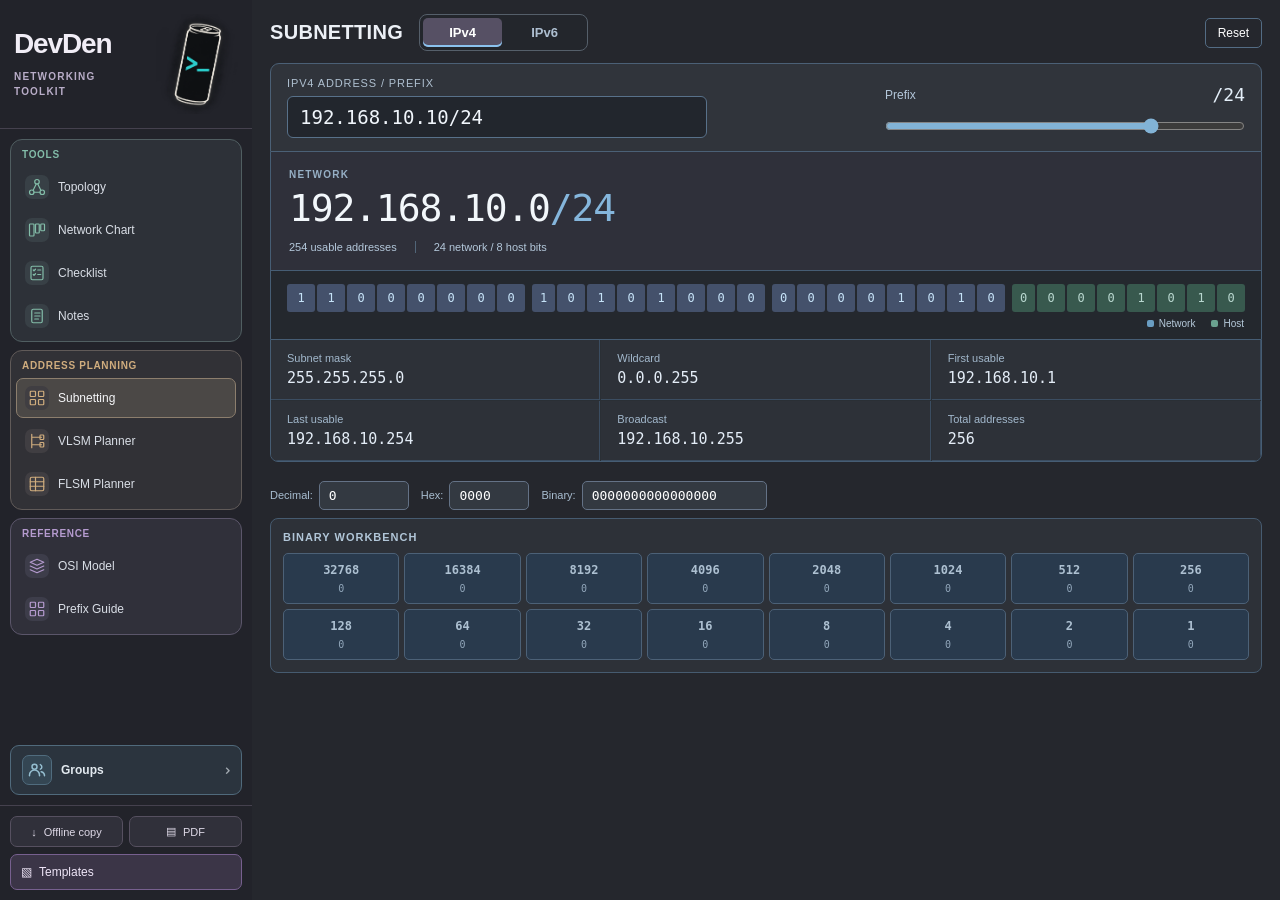
==== index.html @ 2bf2590a "Add files via upload" ====
<!doctype html><html lang="en"><head><meta charset="utf-8"><meta http-equiv="Cache-Control" content="no-cache, must-revalidate"><meta name="viewport" content="width=device-width,initial-scale=1"><title>Networking Toolkit | DevDen</title><link rel="icon" type="image/png" href="logo.png?v=d3216b2ccce2"><meta name="theme-color" content="#1b212c"><link rel="stylesheet" href="style.css?v=29592e38e187"><link rel="stylesheet" href="notes.css?v=625a90e26f89"></head><body><div class="shell"><aside id="sidebar"><header><b class="brand-name"><button type="button" class="brand-wordmark" id="admin-login-trigger" title="Admin Login" aria-label="Open Admin Login">DevDen</button><small>NETWORKING TOOLKIT</small></b><img src="logo.png?v=d3216b2ccce2" alt="DevDen Networking Toolkit logo" id="logo" title="Collapse sidebar"></header><nav id="navigation"></nav><div class="admin-dock" id="admin-dock" hidden><button type="button" id="admin-open" class="admin-nav-button"><span class="admin-symbol">⚙</span><span>Admin Panel</span></button></div><div class="group-dock"><button type="button" id="group-toggle" aria-controls="group-overlay" aria-expanded="false" title="Group workspace"><svg viewBox="0 0 24 24" fill="none" stroke="currentColor" stroke-width="1.8" stroke-linecap="round" stroke-linejoin="round" aria-hidden="true"><circle cx="9" cy="8" r="3"/><path d="M3 19v-1a6 6 0 0 1 12 0v1M16 5.5a3 3 0 0 1 0 5.5M17 14a5 5 0 0 1 4 5"/></svg><span class="group-status-dot" hidden></span><span class="group-display">Groups</span><span class="group-chevron" aria-hidden="true">⌃</span></button></div><section id="group-overlay" class="group-overlay" aria-label="Group workspaces" hidden><div class="group-overlay-header"><strong>Groups</strong><button type="button" id="group-close" title="Close groups" aria-label="Close groups">×</button></div><div class="group-memberships" id="group-memberships"><p class="group-empty">No groups joined yet.</p></div><div class="group-actions"><button type="button" id="group-create">+ Create group</button><button type="button" id="group-join">Join group</button></div><p class="group-availability">Create or join with a code. Only your joined groups appear here.</p></section><footer>WEB EDITION · OFFLINE READY</footer></aside><main id="main"><div id="content"></div></main></div><script src="offline-source.js?v=e8b437aedb33"></script><script src="app.js?v=5d94ae377cad"></script><script src="notes.js?v=401b9443f49c"></script><script src="group-config.js?v=5dbe3a5074b4"></script><script src="group.js?v=be1e8692f8d7"></script><script src="admin.js?v=ae909c50cace"></script></body></html>
---- style.css ----
:root{color-scheme:dark;--bg:#1d232d;--nav:#1b212c;--field:#303e50;--head:#252f3e;--border:#536176;--text:#ecf0f6;--accent:#345974;--hover:#3b526b}*{box-sizing:border-box}body{margin:0;background:var(--bg);color:var(--text);font:13px 'Segoe UI',Arial,sans-serif}.shell{display:flex;height:100vh;min-height:500px}aside{flex:none;width:280px;background:var(--nav);display:flex;flex-direction:column;transition:width .15s}aside.collapsed{width:76px}aside header{display:flex;align-items:center;justify-content:space-between;min-height:145px;padding:14px 12px 8px 20px;font-size:16px}aside header img{width:64px;height:90px;object-fit:contain;border:1px solid #8490a0;border-radius:4px;cursor:pointer}aside.collapsed header b,aside.collapsed .nav-title,aside.collapsed nav button span,aside.collapsed footer{display:none}aside.collapsed header{padding:10px 4px}aside.collapsed header img{width:64px}nav{overflow:auto;flex:1;padding:10px 12px}nav .nav-title{font-size:11px;font-weight:600;color:#a5caff;margin:20px 8px 16px}nav button{width:100%;padding:13px;text-align:left;background:transparent;color:white;border:1px solid #8590a0;border-radius:4px;margin-bottom:8px;cursor:pointer}nav button.active{background:var(--field)}nav button:hover,button:hover{filter:brightness(1.2)}nav button span{white-space:nowrap}aside footer{padding:12px;color:#8190a5;font-size:10px}main{flex:1;min-width:0;overflow:auto;padding:20px 26px 16px}h1{font-size:23px;margin:0 0 14px}h2{font-size:17px;margin:16px 0 10px}p{line-height:1.55}.subtitle{font-size:12px;margin:0 0 18px;color:#dbe3f0}.toolbar{display:flex;gap:9px;align-items:center;flex-wrap:wrap;margin:10px 0 14px}.toolbar label{display:flex;align-items:center;gap:8px;white-space:nowrap}.toolbar input{max-width:260px}.toolbar .wide{min-width:190px}input,select,textarea{background:var(--field);border:1px solid #647286;color:#fff;padding:7px 9px;font:inherit;min-width:0}input[type=number]{width:88px}input:focus,textarea:focus,select:focus{outline:1px solid #75bdea}button{background:var(--field);color:white;border:1px solid #8897a7;padding:9px 14px;border-radius:3px;cursor:pointer;font:inherit}button.primary{background:#305773}.table-wrap{overflow:auto;border:1px solid #4c586b;max-height:calc(100vh - 250px)}table{border-collapse:collapse;width:100%;white-space:nowrap}th,td{padding:8px 7px;border:1px solid #455369;text-align:left}th{background:var(--head);font-weight:600;position:sticky;top:0;z-index:1}tbody tr:nth-child(odd){background:#303e50}tbody tr:nth-child(even){background:#222c39}td[contenteditable]{min-width:85px;cursor:text}td:focus{outline:2px solid #68a6d2;outline-offset:-2px}.status{border:1px solid #62748b;background:var(--field);padding:12px;margin-top:12px;white-space:pre-wrap;min-height:44px}.error{color:#ffc2c2}.card{background:#252f3e;border:1px solid #50657b;padding:16px;margin:10px 0;border-radius:3px}.grid2{display:grid;grid-template-columns:repeat(auto-fit,minmax(265px,1fr));gap:12px}.bits{display:grid;grid-template-columns:repeat(8,minmax(65px,1fr));gap:8px}.bit{padding:13px 2px;text-align:center;background:#314656;border:1px solid #75899d;cursor:pointer}.bit.on{background:#216b8c}.bit small{display:block;margin-top:5px}.muted{color:#b3c0d2}.text-preview{width:100%;min-height:260px;font-family:Consolas,monospace;resize:vertical;line-height:1.5}.reference-search{width:min(500px,100%);margin:8px 0 14px}.reference-item{padding:12px;border-bottom:1px solid #48576d}.reference-item strong{display:block;margin-bottom:5px}.row-actions{display:flex;gap:8px}.tip{font-size:12px;color:#adbfce}.ipv6-blocks{display:grid;grid-template-columns:repeat(4,minmax(120px,1fr));gap:10px}.ipv6-blocks label{padding:12px;background:#293748;border:1px solid #54738f}.ipv6-blocks input{width:100%;margin-top:9px}.ipv6-blocks label.selected{background:#256789}@media(max-width:820px){aside{width:194px}main{padding:14px}aside header{font-size:12px}aside header img{width:50px}.bits{grid-template-columns:repeat(4,1fr)}.ipv6-blocks{grid-template-columns:repeat(2,1fr)}}@media(max-width:540px){aside{width:130px}aside header{padding:6px}aside header img{display:none}nav{padding:5px}nav button{padding:9px 5px;font-size:11px}.grid2{grid-template-columns:1fr}}
.reference-item.expandable{display:block;padding:0;overflow:hidden}.reference-header{display:flex;align-items:center;gap:10px;padding:7px 9px}.reference-header .reference-expand{flex:1;text-align:left;background:transparent;border:0;color:inherit;padding:9px;white-space:normal}.reference-expand small{color:#abb9cd;font-weight:normal}.reference-detail{padding:8px 16px 16px;border-top:1px solid #465166}.reference-detail pre{white-space:pre-wrap;overflow-wrap:anywhere;background:#1e2734;padding:14px;border-radius:6px;color:#cbe2f2}.reference-header button:not(.reference-expand){min-width:70px}#results td:focus{outline:2px solid #6bb7ed;outline-offset:-2px}#results td[contenteditable=true]{background:#25394a;outline:2px solid #6bb7ed}#results{outline:none}

#vlsm-grid .vlsm-edit{min-width:90px;cursor:text}#vlsm-grid .vlsm-edit:focus{background:#35516a;outline:2px solid #80c0ef;outline-offset:-2px}#vlsm-grid .manual-prefix{background:#6f6331;color:#fff3c1}#vlsm-grid .vlsm-cell-input{width:100%;min-width:65px;padding:4px;background:#253c50}#vlsm-grid th{white-space:nowrap}

.cli-layout{display:grid;grid-template-columns:minmax(300px,47%) minmax(300px,1fr);gap:14px;min-height:60vh}.cli-left,.cli-right{min-width:0}.cli-left{display:flex;flex-direction:column;gap:8px}.cli-left h2{color:#bcd4ef;font-size:13px;letter-spacing:.03em}.cli-category{border:1px solid #52637a;background:#273346;margin-bottom:6px}.cli-category button{display:block;width:100%;text-align:left;border:0;background:transparent}.cli-category .cli-category-head{font-weight:600}.cli-category-items{padding:2px 8px 9px}.cli-category-items button{padding:7px 14px}.cli-category-items button.selected{background:#345974}.cli-settings{background:#253040;padding:12px;margin-top:8px}.cli-settings #params{display:flex;flex-direction:column;gap:8px}.cli-settings #params .card{margin:0;padding:8px}.cli-right .text-preview{min-height:440px}@media(max-width:900px){.cli-layout{grid-template-columns:1fr}.cli-right .text-preview{min-height:240px}}


.ip-list-table{min-height:350px;}
.ip-list-table td{height:35px;}


#vlsm-grid tbody tr{height:36px}
#vlsm-grid tbody td{height:36px;min-height:36px;vertical-align:middle}


.brand-credit{display:block;font-size:10px;font-weight:400;letter-spacing:.04em;color:#a8c4d6;margin-top:7px}


.tool-title-row{display:flex;align-items:center;justify-content:space-between;gap:16px;flex-wrap:wrap;margin-bottom:11px}
.tool-title-row h1{margin:0}
.tool-mode-switch{display:inline-flex;align-items:stretch;border:1px solid #64758a;border-radius:5px;overflow:hidden;flex-shrink:0}
.tool-mode-switch button{border:0;border-radius:0;background:#253345;min-width:79px;padding:9px 16px;font-weight:600}
.tool-mode-switch button+button{border-left:1px solid #64758a}
.tool-mode-switch button.selected{background:#345f81;color:#fff;box-shadow:inset 0 -2px 0 #8bc2ee}
.tool-mode-switch button:focus-visible{outline:2px solid #88c7f5;outline-offset:-2px}
@media(max-width:540px){.tool-title-row{gap:9px}.tool-mode-switch button{padding:8px 10px;min-width:62px}}

.topo-toolbar{display:flex;flex-direction:column;gap:10px;margin-bottom:8px}
.topo-device-tools,.topo-tool-row{display:flex;flex-wrap:wrap;align-items:center;gap:7px}
.topo-device-tools button,.topo-tool-row button{padding:8px 10px;border-radius:6px}
.topo-tool-label{font-size:10px;letter-spacing:.1em;color:#a5c2d8;font-weight:700;margin-right:4px}
.topo-tool-icon{font-size:18px;vertical-align:middle;color:#91c9ef;margin-right:3px}
.topo-tool-row label{display:flex;gap:8px;align-items:center;color:#b8cee1}
.topo-tool-row select{padding:8px;border-radius:5px}
#topo-connect.active{background:#285d7e;outline:2px solid #78c8ef}
.topo-hint{font-size:12px;color:#9fb1c4;line-height:1.45;margin:10px 0}
.topo-viewport{height:clamp(440px,65vh,850px);border:1px solid #54687f;border-radius:9px;overflow:auto;background:#142130;position:relative}
.topo-board{position:relative;width:1400px;height:850px;background-color:#142130;background-image:radial-gradient(#31445c 1px,transparent 1px);background-size:25px 25px;overflow:hidden;touch-action:none;user-select:none}
.topo-links{position:absolute;inset:0;z-index:2;pointer-events:none;overflow:visible}
.topo-labels{position:absolute;inset:0;z-index:6;pointer-events:none}
.topo-link-wrap{position:absolute;transform:translate(-50%,-50%);pointer-events:auto;z-index:6;display:flex;align-items:center;justify-content:center}
.topo-wire-input{min-width:64px;height:29px;text-align:center;background:#172638;color:#e2eef8;border:1px solid #4c6c89;border-radius:5px;padding:4px 8px;font-family:Consolas,'Segoe UI',monospace;font-size:12px;box-shadow:0 0 0 5px #172638;outline-offset:3px;user-select:text}
.topo-link-wrap.selected .topo-wire-input{border-color:#9bd8ff}
.topo-node{position:absolute;transform:translate(-50%,-50%);z-index:5;width:132px;min-height:94px;display:flex;flex-direction:column;align-items:center;justify-content:center;padding:5px 8px 7px;background:#263c54;border:1px solid #7a9abb;border-radius:10px;cursor:grab;box-shadow:0 4px 12px #0d172555;outline:none;touch-action:none}
.topo-node.selected,.topo-node:focus-visible{border:2px solid #a8dbff;box-shadow:0 0 0 3px #5591bd55}
.topo-node.connecting{border-color:#76d1b0;box-shadow:0 0 0 3px #76d1b055}
.topo-node:active{cursor:grabbing}
.topo-device-icon{font-size:24px;line-height:25px;color:#96c9ee;font-weight:bold}
.topo-device-switch{color:#70cbb5}.topo-device-isp{color:#e8bd85}.topo-device-server{color:#bca8f0}
.topo-node-name,.topo-node-extra{background:transparent;border:0;text-align:center;width:100%;padding:0;min-height:18px;user-select:text;outline:none;border-radius:0}
.topo-node-name{font-size:14px;font-weight:700;color:#fff}.topo-node-extra{color:#afc6d9;font-size:10px}
.topo-node-name:focus,.topo-node-extra:focus{outline:none;background:#345573}
.topo-node-extra::placeholder{color:#8396ab}.topo-device-kind{font-size:10px;color:#a9c3d8}
.topo-zone{position:absolute;z-index:1;border:2px dashed var(--zone-color);background:color-mix(in srgb,var(--zone-color) 13%,transparent);border-radius:10px;min-width:200px;min-height:140px;pointer-events:none}
.topo-zone.selected{border-style:solid;box-shadow:inset 0 0 0 1px var(--zone-color)}
.topo-zone-handle{position:absolute;left:0;right:0;top:0;height:38px;pointer-events:auto;cursor:grab}
.topo-zone-name,.topo-zone-network{position:absolute;z-index:2;pointer-events:auto;background:#16283a;border:1px solid color-mix(in srgb,var(--zone-color) 70%,#fff 10%);color:#e5f3fc;border-radius:5px;text-align:center;padding:6px;font-size:12px;user-select:text}
.topo-zone-name{left:50%;top:8px;transform:translateX(-50%);width:190px;font-weight:700}
.topo-zone-network{bottom:8px;right:10px;width:195px;font-family:Consolas,monospace}
.topo-zone-resize{position:absolute;right:0;bottom:0;width:22px;height:22px;cursor:nwse-resize;pointer-events:auto;background:linear-gradient(135deg,transparent 50%,var(--zone-color) 50%);clip-path:polygon(100% 0,100% 100%,0 100%)}
.topo-bottom{display:flex;justify-content:space-between;flex-wrap:wrap;gap:10px;color:#9fb8ce;font-size:11px;padding:10px 0}
.topo-legend{display:inline-block;vertical-align:middle;width:24px;margin:0 10px 0 4px;border-top:3px solid #83bedf}.topo-legend.crossover{border-color:#eca46e}.topo-legend.wireless{border-color:#c8a6f4;border-top-style:dashed}

aside:not(.collapsed) header{min-height:150px;padding:13px 15px 10px 18px;gap:8px;border-bottom:1px solid #344253}
aside:not(.collapsed) header img{width:94px;height:124px;border:0;object-fit:contain;flex-shrink:0;filter:drop-shadow(0 2px 7px #04080d88)}
aside:not(.collapsed) header b{line-height:1.18;letter-spacing:.025em}

.osi-diagram,.osi-encapsulation,.osi-flow,.osi-stack,.osi-journey{max-width:100%;min-width:0;overflow-wrap:anywhere}
@media(max-width:820px){aside:not(.collapsed) header img{width:65px;height:100px}aside:not(.collapsed) header{padding:8px;min-height:115px}.topo-viewport{height:65vh}}
.osi-packet{max-width:100%;min-width:0;overflow-x:auto;scrollbar-width:thin}
.osi-packet-part{flex:0 1 auto;min-width:0;white-space:normal;overflow-wrap:anywhere;padding:12px 7px}
.osi-packet-part.data{flex:2 1 100px}.osi-packet-part.bits{flex:1 1 auto;min-width:0;letter-spacing:.025em}
@media(max-width:650px){.osi-packet-part{font-size:10px;padding:9px 4px}}


.topo-hardware{display:inline-block;width:30px;height:30px;vertical-align:middle;color:#d2d7de}
.topo-device-icon .topo-hardware{width:39px;height:39px}
.topo-tool-icon .topo-hardware{width:20px;height:20px;margin-right:6px}
.topo-device-icon{color:#d2d7de}
.topo-node{background:#263544;border-color:#7e8d9b;min-height:90px}
.topo-node-extra:placeholder-shown{opacity:.45}
.topo-node-name.topo-readonly,.topo-node-extra.topo-readonly,.topo-zone-name.topo-readonly,.topo-zone-network.topo-readonly,.topo-wire-input.topo-readonly,.topo-note textarea.topo-readonly{cursor:inherit;outline:none}
.topo-node-name,.topo-node-extra,.topo-zone-name,.topo-zone-network,.topo-wire-input{cursor:text}
.topo-link-wrap{min-height:35px;cursor:pointer}
.topo-link-wrap:not(.selected) .topo-wire-input:placeholder-shown{opacity:0}
.topo-link-wrap.selected .topo-wire-input:placeholder-shown{opacity:.75}
.topo-wire-input{min-width:45px;box-shadow:0 0 0 5px #172638}
.topo-zone.locked .topo-zone-handle,.topo-zone.locked .topo-zone-resize{cursor:default;opacity:.55}
.topo-node.locked,.topo-note.locked{cursor:default;border-style:dashed}
.topo-lock-indicator{position:absolute;right:3px;top:3px;font-size:10px}
.topo-note{position:absolute;z-index:8;min-width:160px;min-height:75px;max-width:340px;padding:5px;background:rgba(23,38,56,.85);border:1px dashed #758a9d;border-radius:6px;cursor:grab}
.topo-note.selected{border:1px solid #a8dbff}
.topo-note textarea{background:transparent;color:#e5f0fa;font:13px/1.4 Consolas,monospace;resize:both;width:190px;min-height:58px;padding:6px;border:0;user-select:text}
.topo-note textarea:focus{outline:1px solid #83bcea}
.topo-zone{pointer-events:auto}
.topo-zone-handle{z-index:1}
.topo-zone-name,.topo-zone-network{z-index:2}


.topo-node{width:94px;min-height:65px;padding:3px 5px 4px;border-radius:8px}
.topo-device-icon .topo-hardware{width:28px;height:28px}
.topo-node-name{font-size:11px;min-height:15px}
.topo-node-extra{font-size:9px;min-height:12px}
.topo-note{min-width:110px;min-height:52px;max-width:270px}
.topo-note textarea{width:142px;min-height:41px;font-size:11px}
.topo-zone-name{width:145px;font-size:11px;padding:4px}
.topo-zone-network{width:160px;font-size:10px;padding:4px}
.topo-wire-input{height:21px;padding:2px 4px;font-size:10px;min-width:24px;box-shadow:0 0 0 3px #172638}
.topo-link-wrap{min-height:23px}
.topo-link-wrap:not(.selected) .topo-wire-input:placeholder-shown{opacity:0;pointer-events:none}
.topo-links{pointer-events:none}
.topo-wire-hit{cursor:pointer}
.topo-link-wrap{pointer-events:auto}
.topo-toolbar{gap:6px}
.topo-device-tools button,.topo-tool-row button{padding:6px 8px;font-size:11px}
.topo-viewport{width:100%;max-width:100%;min-width:0;overflow:auto}
.topo-board{overflow:visible}
.topo-tool-row{gap:5px}
.topo-cable-choices{display:flex;gap:4px;align-items:center;flex-wrap:wrap}
.topo-cable-choices.hidden{display:none}
#topo-mode-select.active,#topo-mode-wire.active,.topo-cable-choices button.active{background:#315c7c;outline:1px solid #92c8ef}
.topo-zoom-label{display:flex;align-items:center;gap:5px;color:#b8cee1}
.topo-zoom-label select{width:72px;padding:5px}
#topo-marquee{position:absolute;z-index:12;display:none;pointer-events:none;border:1px solid #95c8f6;background:#579ae338}
.topo-zone{pointer-events:none}
.topo-zone-handle,.topo-zone-name,.topo-zone-network,.topo-zone-resize{pointer-events:auto}
.topo-node.locked,.topo-zone.locked,.topo-note.locked{opacity:.92}


#vlsm-grid, #results:where(tbody) > tr{max-width:100%}
#vlsm-grid,#results:where(tbody) + table{min-width:0}
#vlsm-grid{table-layout:fixed!important;width:100%!important;min-width:0!important;white-space:normal;font-size:11px}
#vlsm-grid th,#vlsm-grid td{padding:5px 4px;overflow-wrap:anywhere;min-width:0}
#vlsm-grid th{font-size:10px;line-height:1.3}
#vlsm-grid .vlsm-cell-input{min-width:0;width:100%}
body:has(#results) .table-wrap:has(#results){overflow-x:auto}
body:has(#results) .table-wrap:has(#results) table{table-layout:auto!important;min-width:0!important;width:100%!important;font-size:11px;white-space:normal}
body:has(#results) .table-wrap:has(#results) th,body:has(#results) .table-wrap:has(#results) td{padding:5px 4px;overflow-wrap:anywhere}
@media(max-width:1000px){#vlsm-grid{font-size:10px}#vlsm-grid th,#vlsm-grid td{padding:4px 2px}}

#inventory-flsm,#inventory-vlsm{width:100%!important;min-width:0!important;table-layout:fixed!important;white-space:normal;font-size:11px}
#inventory-flsm th,#inventory-flsm td,#inventory-vlsm th,#inventory-vlsm td{overflow-wrap:anywhere;white-space:normal;min-width:0;padding:6px 4px}
#inventory-flsm th,#inventory-vlsm th{font-size:10px;line-height:1.25}
.inventory-scroll{max-width:100%;overflow-x:auto}

.table-wrap:has(#results),.table-wrap:has(#vlsm-grid){overflow-x:hidden}


body:has(#topo-board) main{padding:12px;display:flex;flex-direction:column}
body:has(#topo-board) #content{display:flex;flex-direction:column;flex:1;min-height:0}
body:has(#topo-board) .topo-viewport{flex:1;min-height:420px;height:auto}
body:has(#topo-board) h1{margin-bottom:5px}
body:has(#topo-board) .subtitle{margin-bottom:8px}
.topo-fullscreen #main{position:fixed;inset:0;z-index:1000;background:var(--bg);padding:12px}
.topo-fullscreen .topo-viewport{min-height:0!important}
.topo-node.locked,.topo-note.locked{opacity:1;border-style:solid}.topo-zone.locked{opacity:1;border-style:dashed}
.topo-zone.locked .topo-zone-handle,.topo-zone.locked .topo-zone-resize{opacity:1}
.topo-lock-indicator{display:none}
.topo-guide{position:absolute;pointer-events:none;z-index:15;background:rgba(185,214,236,.22)}
.topo-guide.x{width:1px}.topo-guide.y{height:1px}
.nav-icon{display:inline-block;width:24px;font-size:18px;text-align:center;font-style:normal;margin-right:8px}
aside.collapsed nav button{padding:12px 0;text-align:center}aside.collapsed .nav-icon{margin:0}
.topo-node input[readonly],.topo-zone input[readonly],.topo-note textarea[readonly]{cursor:default}

.topo-zone{min-width:100px;min-height:70px}.topo-zone-name{max-width:calc(100% - 12px)}.topo-zone-network{max-width:calc(100% - 12px)}


body:has(#topo-board) .shell{height:100dvh;min-height:0}
body:has(#topo-board) main{height:100%;min-height:0;overflow:hidden;padding:8px 8px 0}
body:has(#topo-board) #content{height:100%;min-height:0;gap:0;overflow:hidden}
body:has(#topo-board) .tool-title-row{flex:none;margin:0 0 6px}
body:has(#topo-board) h1{font-size:18px;margin:0;line-height:28px}
body:has(#topo-board) .topo-toolbar{display:flex;flex-direction:row;align-items:center;flex-wrap:wrap;gap:6px;margin:0 0 7px;flex:none;position:relative;z-index:25}
body:has(#topo-board) .topo-toolbar button,.topo-menu summary{height:32px;padding:6px 10px;font-size:12px;border:1px solid #53657a;border-radius:6px;white-space:nowrap;display:inline-flex;align-items:center;justify-content:center;gap:6px}
.topo-primary-modes{display:flex;gap:3px;padding-left:5px;border-left:1px solid #46556a}
.topo-menu{position:relative}.topo-menu summary{list-style:none;cursor:pointer;background:#2c3a4b;user-select:none}.topo-menu summary::-webkit-details-marker{display:none}.topo-menu[open] summary{background:#3b536d;border-color:#7fa4c5}
.topo-menu-panel{position:absolute;top:calc(100% + 7px);left:0;min-width:195px;padding:8px;background:#202e3e;border:1px solid #5d7189;border-radius:9px;box-shadow:0 8px 24px #0007;display:flex;flex-direction:column;gap:5px;z-index:50}
.topo-menu:not([open]) .topo-menu-panel{display:none}
.topo-toolbar .topo-menu-panel button{justify-content:flex-start;width:100%;height:35px}
.topo-add-menu .topo-menu-panel{display:grid;grid-template-columns:1fr 1fr;min-width:260px}
.topo-help-menu .topo-menu-panel{left:auto;right:0;width:300px;font-size:12px;line-height:1.5}
.topo-help-menu dl{margin:5px 0}.topo-help-menu dt{color:#91b9d5;margin-top:7px}.topo-help-menu dd{margin:0;color:#d9e3ed}
#topo-reset{color:#efb6ad}
body:has(#topo-board) .topo-viewport{flex:1 1 0;min-height:0!important;height:0;max-height:none;border-radius:7px 7px 0 0;background-color:#142130;background-image:radial-gradient(circle,#38516b .85px,transparent 1px);background-repeat:repeat;background-origin:padding-box}
body:has(#topo-board) .topo-board{background:transparent;flex:none}
body:has(#topo-board) .topo-bottom{flex:none;padding:5px 2px;gap:4px;font-size:10px;line-height:16px}
.topo-guide{background:rgba(167,211,242,.55);box-shadow:0 0 2px #8cc9ed40;z-index:20}
.topo-fullscreen #main{height:100dvh;padding:8px 8px 0}
.topo-cable-choices{padding-left:5px;border-left:1px solid #46556a}
@media(max-width:800px){body:has(#topo-board) aside:not(.collapsed){width:180px}.topo-toolbar{gap:4px}body:has(#topo-board) .topo-toolbar button,.topo-menu summary{padding:5px 7px;font-size:11px}.topo-bottom>span:last-child{display:none}}

.topo-device-picker{display:flex;align-items:center;gap:5px;padding-left:7px;border-left:1px solid #46556a}.topo-device-picker select{height:32px;border-radius:6px;padding:4px 8px;width:92px;font-size:12px}.topo-add-menu .topo-menu-panel{display:flex;min-width:165px}.topo-device-picker #topo-add-device{background:#345974;border-color:#668eac}#topo-fullscreen{margin-left:auto}

.topo-view-switch{display:flex;gap:3px;padding:3px;background:#111d2b;border:1px solid #5b7088;border-radius:9px}.topo-toolbar .topo-view-switch button{height:35px;min-width:98px;border-color:transparent;background:transparent;color:#a4b5c7;font-weight:600}.topo-toolbar .topo-view-switch button.selected{background:#426e92;border-color:#99c8e9;color:#fff;box-shadow:0 1px 5px #07111d66}.topo-view-switch button>span{font-size:16px}.topo-toolbar .topo-view-switch button:not(.selected):hover{background:#273b50;color:#fff}

body:not([data-tool="topology"]) main{padding:14px 18px}
body:not([data-tool="topology"]) .tool-title-row{margin:0 0 12px;gap:16px}
body:not([data-tool="topology"]) h1{font-size:20px;letter-spacing:.015em;margin:0}
body:not([data-tool="topology"]) .tool-mode-switch{padding:3px;border:1px solid #4c6077;border-radius:8px;background:#172330;gap:3px}
body:not([data-tool="topology"]) .tool-mode-switch button{border:0;border-radius:5px;background:transparent;padding:7px 16px;color:#adbed0}
body:not([data-tool="topology"]) .tool-mode-switch button.selected{background:#3a6587;color:#fff}
.address-controls{display:flex;align-items:end;gap:24px;padding:13px 16px;background:#30343b;border:1px solid #4b6076;border-radius:9px 9px 0 0}
.address-controls>label{flex:1;font-size:11px;text-transform:uppercase;letter-spacing:.08em;color:#afc0d0}
.address-controls input[type=text],#subnet-address{display:block;margin-top:7px;width:100%;max-width:420px;font:19px Consolas,monospace;padding:9px 12px;background:#22262d;border:1px solid #58718a;border-radius:6px;color:#f0f5fb;letter-spacing:0;text-transform:none}
.prefix-control{flex:1;max-width:360px}.prefix-control label{display:flex;justify-content:space-between;align-items:center;color:#b3c7da;font-size:12px}.prefix-control strong{font:18px Consolas,monospace;color:#e4eff9}.prefix-control input{width:100%;padding:0;margin:12px 0 3px;accent-color:#82b3d6;cursor:pointer}
.address-hero{position:relative;padding:17px 18px;background:#282e35;border:1px solid #465d74;border-top:0}
.eyebrow{display:block;font-size:10px;letter-spacing:.12em;font-weight:600;color:#96afc5;margin-bottom:6px}
.network-address{font:clamp(25px,3vw,38px) Consolas,monospace;letter-spacing:-.03em;color:#f2f7fb;overflow-wrap:anywhere;line-height:1.2}.network-address>span{color:#85b6dc}
.address-badges{display:flex;gap:8px 18px;margin-top:9px;flex-wrap:wrap;font-size:11px;color:#b4c8db}.address-badges>span+span{border-left:1px solid #516578;padding-left:18px}
.address-bitstrip{display:grid;grid-template-columns:repeat(32,minmax(0,1fr));gap:2px;padding:13px 16px 6px;background:#24282e;border:1px solid #465d74;border-top:0;border-bottom:0;font:12px Consolas,monospace;text-align:center}
.address-bitstrip>span{padding:6px 0;border-radius:3px}.address-bitstrip .network-bit{color:#c6e3f8;background:#435a66}.address-bitstrip .host-bit{color:#b8d7cf;background:#27473f}.address-bitstrip .octet-start:not(:first-child){margin-left:5px}
.bit-legend{display:flex;gap:16px;justify-content:end;padding:0 17px 10px;background:#24282e;border-inline:1px solid #465d74;font-size:10px;color:#b6cadb}.bit-legend span:before{content:'';display:inline-block;width:7px;height:7px;background:#6a9dc2;margin-right:5px;border-radius:2px}.bit-legend span+span:before{background:#6aa18f}
.subnet-metrics{display:grid;grid-template-columns:repeat(3,minmax(0,1fr));background:#2a2f35;border:1px solid #465d74;gap:1px}
.metric{padding:12px 16px;background:#2d3138;min-width:0;border-right:1px solid #3b4d61;border-bottom:1px solid #3b4d61}.metric>span{display:block;font-size:11px;color:#a2b8cc;margin-bottom:5px}.metric>strong{font:15px Consolas,monospace;overflow-wrap:anywhere;color:#e4edf7}
.subnet-neighbours{display:grid;grid-template-columns:repeat(3,minmax(0,1fr));border:1px solid #465d74;border-top:0;border-radius:0 0 9px 9px;overflow:hidden;background:#24282e}.subnet-neighbours>div{padding:10px 16px;min-width:0}.subnet-neighbours>div+div{border-left:1px solid #3b4d61}.subnet-neighbours span{display:block;font-size:10px;color:#93aabe;margin-bottom:4px}.subnet-neighbours strong{font:13px Consolas,monospace;overflow-wrap:anywhere}.subnet-neighbours .current{background:#2b4257;color:#d5eafb}
.workbench-controls{padding:11px 0 0;margin:8px 0;gap:12px}.workbench-controls label{font-size:11px;color:#a8bdd0;gap:6px}.workbench-controls input{border-radius:5px;padding:6px 9px;font:13px Consolas,monospace}.workbench-controls #decimal{width:90px}.workbench-controls #binary{width:185px}.workbench-controls #hex{width:80px}
.workbench{padding:12px;border:1px solid #465b70;border-radius:8px;margin:8px 0;background:#2d3138}.workbench h2{font-size:11px;letter-spacing:.09em;color:#b1c6d8;margin:0 0 10px}.workbench .muted{margin:0 0 8px;font-size:11px}
.workbench .bits{gap:5px}.workbench .bit{border:1px solid #4c6177;border-radius:5px;background:#293a4d;padding:9px 2px;font:12px Consolas,monospace;color:#adc0d1}.workbench .bit small{font-size:10px;color:#91a6ba;margin-top:6px}.workbench .bit.on{background:#445e62;border-color:#86b4d5;color:#fff}.workbench .bit.on small{color:#cce5f6}.bit:focus-visible{outline:2px solid #b4d9f2;outline-offset:2px}
body[data-tool="ipv4"] #status:not(.error),body[data-tool="ipv6"] #status:not(.error){display:none}
#ipv6-overview{border:1px solid #465d74;border-radius:9px;margin-bottom:9px}.ipv6-address{font-size:clamp(20px,2.8vw,33px)}.ipv6-network{display:flex;gap:12px;align-items:center;border-top:1px solid #40566b;margin-top:13px;padding-top:11px;font-size:11px;color:#9cb4c9}.ipv6-network strong{font:13px Consolas,monospace;color:#d4e4f2;overflow-wrap:anywhere}
body[data-tool="ipv6"] .ipv6-blocks{grid-template-columns:repeat(4,minmax(0,1fr));gap:6px;margin:9px 0}.ipv6-blocks label{background:#2b3037;border:1px solid #4d637a;border-radius:6px;padding:9px;font-size:9px;color:#a4b9cb}.ipv6-blocks label.selected{background:#304e68;border-color:#92bddd}.ipv6-blocks input{margin-top:6px;text-align:center;font:19px Consolas,monospace;border-radius:4px;background:#22262d;padding:8px;width:100%}
.planner-controls{padding:11px 12px;background:#30343b;border:1px solid #4c6177;border-radius:8px;margin:0 0 10px;gap:8px}.planner-controls label{color:#b3c7d9;font-size:11px}.planner-controls label input{font:13px Consolas,monospace;border-radius:5px;padding:7px 9px;background:#22262d}.planner-controls #parent{width:230px;max-width:100%}.planner-controls button,.inventory-toolbar button{border:1px solid #546b82;border-radius:5px;padding:7px 11px;font-size:11px}.planner-controls button.primary{background:#4c6260;border-color:#86afce}.planner-controls button.quiet{background:transparent;color:#b1c3d5}
.workspace-menu{position:relative;margin-left:auto}.workspace-menu summary{list-style:none;padding:8px 12px;font-size:11px;cursor:pointer;border:1px solid #637b91;border-radius:5px;background:#3a414a}.workspace-menu summary::-webkit-details-marker{display:none}.workspace-menu>div{position:absolute;right:0;top:calc(100% + 5px);padding:6px;min-width:150px;background:#223345;border:1px solid #5d758b;border-radius:7px;z-index:30;box-shadow:0 5px 15px #0005}.workspace-menu button{display:block;text-align:left;width:100%;margin:3px 0;background:#2d4358}
.allocation-overview{padding:12px 14px;background:#2b2f35;border:1px solid #475e75;border-radius:8px 8px 0 0}.allocation-top{display:flex;justify-content:space-between;align-items:center;gap:16px;flex-wrap:wrap}.allocation-top>div>strong{font:14px Consolas,monospace}.allocation-numbers{display:flex;gap:18px;flex-wrap:wrap;font-size:10px;color:#9eb5c9}.allocation-numbers b{font:14px Consolas,monospace;color:#e5eff8;margin-right:3px}.allocation-track{height:10px;margin:12px 0 9px;background:#111f2d;border:1px solid #52677d;border-radius:3px;overflow:hidden}.allocation-used{display:flex;height:100%;min-width:0}.allocation-used>span{min-width:0;border-right:1px solid #172737}.allocation-legend{display:flex;flex-wrap:wrap;gap:7px 15px;font-size:10px;color:#b4c8d9}.allocation-legend i{display:inline-block;width:7px;height:7px;border-radius:2px;margin-right:5px}.allocation-free{margin-left:auto;color:#8da7bc}
body[data-tool="flsm"] .planner-sheet,body[data-tool="vlsm"] .planner-sheet,body[data-tool="v6flsm"] .planner-sheet{border-radius:0 0 7px 7px;border:1px solid #475e75;border-top:0;max-height:42vh;min-height:0}
body:is([data-tool="flsm"],[data-tool="vlsm"],[data-tool="v6flsm"]) table{font-size:12px!important;line-height:1.35}body:is([data-tool="flsm"],[data-tool="vlsm"],[data-tool="v6flsm"]) th{background:#353b44;padding:10px 8px!important;border-color:#42566c;font-size:10px!important;font-weight:600;color:#bdd2e4}body:is([data-tool="flsm"],[data-tool="vlsm"],[data-tool="v6flsm"]) td{padding:8px!important;border-color:#394d61;height:34px}body:is([data-tool="flsm"],[data-tool="vlsm"],[data-tool="v6flsm"]) tbody tr:nth-child(odd){background:#30353c}body:is([data-tool="flsm"],[data-tool="vlsm"],[data-tool="v6flsm"]) tbody tr:nth-child(even){background:#292e35}body:is([data-tool="flsm"],[data-tool="vlsm"],[data-tool="v6flsm"]) tbody td:hover{background:#304a62}body:is([data-tool="flsm"],[data-tool="vlsm"],[data-tool="v6flsm"]) tbody td:first-child{border-left:3px solid var(--row-color,#6d92b3)}
#vlsm-grid td.vlsm-edit{background:#324b624d}#vlsm-grid td.manual-prefix{color:#f1cf8e}#vlsm-grid td:focus,.attached-inventory td.grid-selected{outline:2px solid #9ac8ea!important;outline-offset:-2px}
body:is([data-tool="flsm"],[data-tool="vlsm"],[data-tool="v6flsm"]) #status{background:transparent;border:0;padding:5px 2px;min-height:0;margin:4px 0;font-size:10px;color:#a7bdd0}body:is([data-tool="flsm"],[data-tool="vlsm"],[data-tool="v6flsm"]) #status.error{background:#4a3038;border:1px solid #9a626b;border-radius:5px;color:#ffcece;padding:9px}
body .attached-inventory{margin-top:14px;border:1px solid #475e75;border-radius:8px;overflow:hidden;background:#2b2f35}body .inventory-toolbar{margin:0;padding:10px 12px;gap:8px;background:#32373e}body .inventory-toolbar h2{margin:0 4px 0 0;font-size:15px}body .inventory-metrics{color:#9fb8cc;font-size:10px;margin-right:auto}body .inventory-toolbar input[type=search]{min-width:150px;width:190px;font-size:11px;border-radius:5px;padding:7px 9px;background:#23272e}body .inventory-scroll{border:0;min-height:0;max-height:40vh;overflow:auto}body .inventory-scroll table{min-height:0}body .inventory-scroll td{height:34px}body .attached-inventory .tip{margin:0;padding:5px 12px;font-size:10px;border-top:1px solid #3f5367}.empty-entry td{color:#91a7bb}
.inline-error{padding:14px;background:#49333e;color:#ffd3da;border:1px solid #95636d;border-radius:0 0 7px 7px}.osi-intro{display:none}
.topo-guide{background:rgba(167,211,242,.19);box-shadow:none}
@media(min-width:1450px){.subnet-metrics{grid-template-columns:repeat(6,minmax(0,1fr))}body[data-tool="ipv6"] .ipv6-blocks{grid-template-columns:repeat(8,minmax(0,1fr))}}
@media(max-width:900px){body:not([data-tool="topology"]) main{padding:12px}.address-controls{gap:14px}.allocation-numbers{gap:9px}.allocation-top{gap:10px}.inventory-toolbar{flex-wrap:wrap}.subnet-metrics{grid-template-columns:repeat(2,minmax(0,1fr))}}
@media(max-width:600px){.address-controls{flex-direction:column;align-items:stretch}.prefix-control{max-width:none}.address-bitstrip{font-size:9px;padding-inline:7px;gap:1px}.address-bitstrip .octet-start:not(:first-child){margin-left:2px}.subnet-neighbours>div{padding:9px 6px}.subnet-neighbours strong{font-size:10px}.metric{padding:9px}.metric>strong{font-size:12px}.workbench-controls #binary{width:150px}.planner-controls #parent{width:190px}.allocation-numbers b{font-size:12px}}

body:is([data-tool="flsm"],[data-tool="vlsm"],[data-tool="v6flsm"]) #status:not(.error){display:none}.allocation-numbers>span{overflow-wrap:anywhere}.allocation-numbers{min-width:0}.allocation-numbers b{overflow-wrap:anywhere}.workspace-menu:not([open])>div{display:none}body .inventory-scroll{min-height:90px}.attached-inventory tbody tr.empty-entry td{background:#213345}

@media(min-width:1250px){body[data-tool="ipv6"] .ipv6-blocks{grid-template-columns:repeat(8,minmax(0,1fr))}}

body[data-tool="chart"] main{padding:12px;min-width:0}body[data-tool="chart"] .tool-title-row{margin-bottom:10px}body[data-tool="chart"] h1{font-size:19px}.chart-toolbar{display:flex;gap:7px;align-items:center;flex-wrap:wrap;margin-bottom:13px}.chart-toolbar button{font-size:12px;padding:7px 11px;border-radius:5px;border-color:#536b82}.chart-toolbar .quiet{margin-left:auto;background:transparent;color:#b3c7d9}.chart-board{display:grid;grid-template-columns:repeat(var(--chart-count),minmax(0,1fr));gap:9px;align-items:start;min-width:0}.chart-subnet{min-width:0;overflow:hidden;background:#2c3036;border:1px solid #485e75;border-top:3px solid var(--chart-color);border-radius:6px;transition:border-color .12s}.chart-subnet-header{padding:8px 10px 10px;border-bottom:1px solid #435970;background:color-mix(in srgb,var(--chart-color) 7%,#2c3036)}.chart-column-actions{display:flex;align-items:center;gap:3px;margin-bottom:5px}.chart-column-actions button{background:transparent;border:0;padding:2px 5px;font-size:14px;color:#a9bfd2;min-width:23px}.chart-column-actions button:disabled{opacity:.3;cursor:default}.chart-move-handle{cursor:grab!important}.chart-move-handle:active{cursor:grabbing!important}.chart-column-actions .chart-edit-subnet{margin-left:auto}.chart-order{font-size:10px;color:#9ab0c4;margin-right:auto}.chart-subnet h2{font-size:14px;margin:0 0 7px;font-weight:600;overflow-wrap:anywhere}.chart-cidr{font:12px Consolas,monospace;color:#e3edf6;overflow-wrap:anywhere}.chart-vlan{font-size:10px;color:#b1c6d9;margin-top:6px}.chart-subnet-info{margin-top:9px;font-size:10px;color:#b2c6d8}.chart-subnet-info summary{cursor:pointer}.chart-subnet-info>div{margin-top:8px;padding-top:4px}.chart-subnet-info label{display:block;margin:6px 0;color:#9db4c9}.chart-subnet-info label span{display:block;color:#d4e3f0;font:11px Consolas,monospace;margin-top:4px;overflow-wrap:anywhere}.chart-subnet-info p{white-space:pre-wrap;overflow-wrap:anywhere}.chart-subnet-info button{font-size:10px;padding:5px 7px;border-color:#526a82;border-radius:4px}.chart-entry-list{padding:5px 7px}.chart-entry{padding:6px 4px;border:1px solid transparent;border-bottom-color:#3d5268;border-radius:4px;min-width:0}.chart-select{display:flex;align-items:flex-start;gap:6px;padding:4px 0;background:transparent;border:0;text-align:left;width:100%;min-width:0}.chart-device-icon{color:var(--chart-color);flex:none;padding-top:2px}.chart-device-icon .topo-hardware{width:18px;height:18px}.chart-device-text{min-width:0;flex:1}.chart-device-text strong{display:block;font-size:12px;font-weight:600;overflow-wrap:anywhere}.chart-entry-ip{display:block;font:11px Consolas,monospace;color:#cadce9;margin-top:5px;overflow-wrap:anywhere}.chart-entry-port{display:block;font:10px Consolas,monospace;color:#a7bdd0;margin-top:4px;overflow-wrap:anywhere}.chart-peer{display:block;width:100%;text-align:left;background:transparent;border:0;font-size:10px;color:#a8c0d5;padding:4px 0;margin-top:2px;overflow-wrap:anywhere;white-space:normal}.chart-peer:hover{color:#edf6ff;text-decoration:underline}.chart-entry-details{margin:5px 0 0;font-size:10px;color:#a8bdcf}.chart-entry-details summary{cursor:pointer}.chart-entry-details dl{background:#23272e;padding:8px;border-radius:4px;margin:7px 0}.chart-entry-details dl>div{margin-bottom:8px}.chart-entry-details dl>div:last-child{margin-bottom:0}.chart-entry-details dt{font-size:10px;color:#96afc4;margin-bottom:3px}.chart-entry-details dd{margin:0;color:#d7e6f2;font-size:11px;overflow-wrap:anywhere;white-space:pre-wrap}.chart-entry-details>button{font-size:10px;padding:4px 8px;border-color:#536d85;border-radius:4px}.chart-branches{border-left:1px solid #50667c;padding-left:7px;margin-left:7px}.chart-branches .chart-entry-group{position:relative}.chart-branches .chart-entry-group:before{content:'';position:absolute;left:-8px;top:24px;width:7px;border-top:1px solid #50667c}.chart-branches .chart-branches{margin-left:3px;padding-left:5px}.chart-branches .chart-branches .chart-entry-group:before{left:-6px;width:5px}.chart-highlight{background:color-mix(in srgb,var(--chart-color) 14%,#2c3036);border-color:var(--chart-color);box-shadow:inset 3px 0 var(--chart-color)}.chart-related{background:color-mix(in srgb,var(--chart-color) 6%,#2c3036);border-left-color:var(--chart-color)}.chart-drop-target{outline:2px solid #b6d8f0;outline-offset:2px}.chart-add-here{display:block;width:100%;padding:9px 5px;font-size:10px;background:#282d33;border:0;border-top:1px solid #435970;border-radius:0;color:#bbcede}.chart-no-devices{padding:18px 4px;color:#91aabd;font-size:11px;text-align:center}.chart-empty{grid-column:1/-1;padding:28px 12px;text-align:center;color:#b6cada}.chart-empty h2{font-size:16px;margin:0 0 12px}.chart-empty button{font-size:12px;border-color:#66839e}.chart-issue{display:block;font-size:10px;color:#efb5b1;padding:4px 0}.chart-fullscreen #main{position:fixed;inset:0;height:100dvh;z-index:1000;overflow:auto;background:var(--bg);padding:12px}
#chart-dialog{background:#2b3037;color:#e7f0f8;border:1px solid #6e879e;border-radius:9px;padding:0;width:min(660px,calc(100vw - 24px));max-height:90dvh;z-index:1100}#chart-dialog::backdrop{background:#07111bcc}#chart-dialog form{padding:16px}#chart-dialog header{display:flex;align-items:center;justify-content:space-between;gap:12px;margin-bottom:14px}#chart-dialog h2{font-size:17px;margin:0}#chart-dialog header button{border:0;background:transparent;padding:2px 8px;font-size:20px}#chart-dialog label{display:block;color:#b0c6d8;font-size:11px;margin-bottom:12px}#chart-dialog input,#chart-dialog select,#chart-dialog textarea{display:block;width:100%;margin-top:6px;font-size:12px;padding:8px;border:1px solid #526b83;border-radius:4px;background:#23272e;color:#eff5fb}#chart-dialog input[type=number]{width:100%}.chart-form-grid{display:grid;grid-template-columns:1fr 1fr;gap:0 13px}#chart-dialog footer{display:flex;justify-content:flex-end;gap:8px;margin-top:16px}#chart-dialog footer button,#chart-add-field{font-size:12px;border-color:#5a7590;border-radius:5px;padding:7px 11px}#chart-dialog-delete{margin-right:auto;color:#ffc1b8}#chart-dialog-delete[hidden]{display:none}.chart-custom-field{display:grid;grid-template-columns:1fr 1.5fr 30px;gap:6px;align-items:center;margin-bottom:7px}.chart-custom-field button{border:0;background:transparent;padding:4px;font-size:18px}.chart-form-error{background:#4b3039;border:1px solid #aa7880;color:#ffd2ce;padding:9px;border-radius:4px;font-size:12px}
body:is([data-tool="ipv4"],[data-tool="ipv6"]) .tool-title-row>#reset{margin-left:auto;background:transparent;padding:7px 12px;font-size:12px;border:1px solid #536c84;border-radius:5px}.subnet-metrics{border-radius:0 0 8px 8px;overflow:hidden}*{scrollbar-width:thin;scrollbar-color:#52657b66 transparent}*::-webkit-scrollbar{width:5px;height:4px}*::-webkit-scrollbar-track{background:transparent}*::-webkit-scrollbar-thumb{background:#52657b66;border-radius:8px}*::-webkit-scrollbar-thumb:hover{background:#7d96b2aa}*::-webkit-scrollbar-corner{background:transparent}
@media(max-width:850px){.chart-board{grid-template-columns:repeat(3,minmax(0,1fr))}body[data-tool="chart"] aside:not(.collapsed){width:165px}}@media(max-width:600px){.chart-board{grid-template-columns:repeat(2,minmax(0,1fr))}.chart-form-grid{grid-template-columns:1fr}body[data-tool="chart"] aside:not(.collapsed){width:95px}body[data-tool="chart"] main{padding:8px}.chart-custom-field{grid-template-columns:1fr 1fr 25px}}@media(max-width:420px){.chart-board{grid-template-columns:minmax(0,1fr)}.chart-fullscreen .chart-board{grid-template-columns:repeat(2,minmax(0,1fr))}}

.chart-board{display:flex;flex-wrap:wrap;align-items:flex-start;gap:9px}.chart-subnet{flex:0 0 calc((100% - (var(--chart-count) - 1)*9px)/var(--chart-count));max-width:100%;position:relative;min-width:145px}.chart-empty{flex:1}.chart-view-tabs{display:flex;gap:2px;padding:5px 7px 0;border-bottom:1px solid #41576d}.chart-view-tabs button{flex:1;border:0;border-radius:4px 4px 0 0;background:transparent;color:#a3bacd;font-size:11px;padding:6px 4px}.chart-view-tabs button[aria-selected=true]{background:#404951;color:#edf5fc}.chart-ssh-panel{padding:12px 10px}.chart-ssh-panel[hidden],.chart-devices-panel[hidden]{display:none}.chart-ssh-panel>label{display:block;font-size:10px;color:#a8bfd1;margin-bottom:11px}.chart-ssh-panel input{display:block;width:100%;padding:7px 6px;margin-top:5px;background:#23272e;border:1px solid #506980;border-radius:4px;color:#ecf3fb;font-size:12px;min-width:0}.chart-ssh-panel input[type=number]{width:100%}.chart-password-wrap{display:flex;gap:3px;align-items:center}.chart-password-wrap input{flex:1;width:0}.chart-show-password{padding:7px 5px;margin-top:5px;background:transparent;border:1px solid #506980;border-radius:4px;font-size:10px;flex:none}.chart-local-note{display:block;font-size:10px;color:#96afc3}.chart-resize-handle{width:100%;display:block;padding:1px 8px 2px;background:#282d33;color:#7e9bb4;border:0;border-radius:0;font-size:12px;text-align:right;cursor:ew-resize;touch-action:none}
@media(max-width:850px){.chart-subnet{flex-basis:calc((100% - 18px)/3)}}@media(max-width:600px){.chart-subnet{flex-basis:calc((100% - 9px)/2)}}@media(max-width:420px){.chart-subnet{flex-basis:100%}.chart-fullscreen .chart-subnet{flex-basis:calc((100% - 9px)/2)}}
.chart-add-ssh{display:block;width:100%;background:transparent;border:0;border-top:1px solid #3d536a;color:#9db5ca;border-radius:0;padding:7px 10px;text-align:left;font-size:10px}.chart-add-ssh:hover{color:#e2effa}.chart-ssh-login{border-top:1px solid #40566c}.chart-ssh-login>summary{padding:9px 10px;font-size:11px;cursor:pointer;overflow-wrap:anywhere}.chart-ssh-login>summary>span{font-size:9px;color:#9eb7cc;margin-right:6px}.chart-ssh-login>summary strong{font-weight:500}.chart-remove-ssh{font-size:10px;padding:4px 6px;border:0;background:transparent;color:#d5a7a7;margin-bottom:7px}


:root{--bg:#25272d;--nav:#202228;--field:#333941;--head:#2b3038;--border:#555d68;--accent:#4a5b60;--hover:#414a55}
nav button.active{background:#3a4149;border-color:#77818b}nav button{border-color:#58616c}nav .nav-title{color:#b9c5ce}
body:not([data-tool="topology"]) .tool-mode-switch{background:#23262c;border-color:#555f6a}body:not([data-tool="topology"]) .tool-mode-switch button.selected{background:#485962}
.chart-subnet{background:#2c3036;border-color:#505962;border-top-color:var(--chart-color)}.chart-subnet-header{background:color-mix(in srgb,var(--chart-color) 9%,#2c3036);border-color:color-mix(in srgb,var(--chart-color) 30%,#505962)}.chart-highlight{background:color-mix(in srgb,var(--chart-color) 17%,#2c3036);border-color:var(--chart-color)}.chart-related{background:color-mix(in srgb,var(--chart-color) 7%,#2c3036);border-left-color:var(--chart-color)}
.chart-add-here,.chart-add-ssh,.chart-resize-handle{background:color-mix(in srgb,var(--chart-color) 5%,#282d33);border-color:color-mix(in srgb,var(--chart-color) 25%,#505962);color:#b9c6cd}.chart-peer{color:color-mix(in srgb,var(--chart-color) 60%,#c8d0d6)}.chart-branches,.chart-branches .chart-entry-group:before{border-color:color-mix(in srgb,var(--chart-color) 30%,#59616a)}
.chart-ssh-login{border-color:color-mix(in srgb,var(--chart-color) 25%,#505962)}.chart-ssh-login>summary>span{color:var(--chart-color)}.chart-ssh-login>summary strong{color:#e4ebef}.chart-ssh-panel{background:color-mix(in srgb,var(--chart-color) 5%,#2c3036)}.chart-ssh-draft{border-top:1px solid var(--chart-color);margin:0}.chart-ssh-panel input{background:#23272d;border-color:#565f6a}.chart-show-password{display:flex;align-items:center;justify-content:center;padding:7px;border:0;color:#b8c5cd}.chart-ssh-actions{display:flex;align-items:center;justify-content:flex-end;gap:8px}.chart-ssh-actions button{background:transparent;border:0;font-size:10px;padding:5px 7px;color:#abb8c2}.chart-ssh-actions .chart-save-ssh{background:color-mix(in srgb,var(--chart-color) 22%,#333940);border:1px solid var(--chart-color);border-radius:4px;color:#eff4f7}.chart-ssh-login[hidden]{display:none}.chart-extra-options{border-top:1px solid #505962;padding-top:10px;font-size:12px;color:#b8c8d3}.chart-extra-options>summary{margin-bottom:12px;cursor:pointer}
.checklist-panel{background:#2b3037!important;border-color:#515c68!important}.checklist-code{background:#22262d!important}.checklist-select{background:#30363e!important}.checklist-select.chosen,.checklist-device.chosen{background:#434e59!important}.checklist-device.finished{border-color:#72b19b!important}

.chart-column-actions [data-col-move]{opacity:0}.chart-subnet:hover .chart-column-actions [data-col-move],.chart-subnet:focus-within .chart-column-actions [data-col-move]{opacity:1}.chart-column-actions .chart-edit-subnet{margin-left:auto}@media(hover:none){.chart-column-actions [data-col-move]{opacity:1}}
.topo-chart-mirror{max-width:none;min-width:160px;min-height:100px;padding:6px;overflow:hidden;background:#252930;border:1px solid #65717e;border-radius:6px;cursor:grab}.topo-chart-mirror .topo-mirror-content{pointer-events:none;transform-origin:top left;user-select:none}.topo-mirror-columns{display:flex;gap:10px;height:100%}.topo-mirror-column{width:220px;flex:none;border-top:3px solid var(--mirror-color);border-radius:4px;background:#2c3036;overflow:hidden}.topo-mirror-column>header{padding:12px;min-height:80px;border-bottom:1px solid #56616d;background:color-mix(in srgb,var(--mirror-color) 7%,#2c3036)}.topo-mirror-column header strong{display:block;font:600 15px 'Segoe UI',sans-serif;white-space:nowrap;overflow:hidden;text-overflow:ellipsis;color:#edf2f7}.topo-mirror-column header>span{display:block;margin-top:7px;font:12px Consolas,monospace;color:#d2dce6;white-space:nowrap;overflow:hidden;text-overflow:ellipsis}.topo-mirror-column header>small{display:block;margin-top:7px;font:11px 'Segoe UI',sans-serif;color:#aabac9}.topo-mirror-entries{padding:8px}.topo-mirror-entry{display:flex;gap:6px;height:76px;padding:6px 3px;position:relative}.topo-mirror-entry[style*="margin-left: 9px"],.topo-mirror-entry[style*="margin-left:9px"]{border-left:1px solid #596774}.topo-mirror-entry>div{min-width:0;flex:1}.topo-mirror-entry strong{display:block;font:600 13px 'Segoe UI',sans-serif;color:#edf2f7;white-space:nowrap;overflow:hidden;text-overflow:ellipsis}.topo-mirror-entry span:not(.topo-mirror-icon){display:block;font:12px Consolas,monospace;color:#c6d6e4;margin-top:4px}.topo-mirror-entry small{display:block;font:11px 'Segoe UI',sans-serif;color:#aabac9;margin-top:4px;white-space:nowrap;overflow:hidden;text-overflow:ellipsis}.topo-mirror-icon{color:var(--mirror-color);flex:none}.topo-mirror-icon .topo-hardware{width:17px;height:17px}.topo-mirror-empty{padding:15px 6px;font:12px 'Segoe UI',sans-serif;color:#aabac9}.topo-chart-mirror .topo-mirror-resize{z-index:12;right:0;bottom:0;--zone-color:#95b5cf;pointer-events:auto}.topo-chart-mirror.selected{border-color:#a8dbff;box-shadow:0 0 0 2px #7fadc43d}.topo-chart-mirror.locked{border-style:solid}
#topo-mirror-picker{width:min(430px,calc(100vw - 24px));max-height:85dvh;overflow:auto;background:#2b3037;color:#e6eef5;border:1px solid #71808f;border-radius:8px;padding:18px}#topo-mirror-picker::backdrop{background:#07111bcc}#topo-mirror-picker h2{font-size:17px;margin:0 0 14px}.topo-mirror-choices{display:grid;gap:7px}.topo-mirror-choices label{display:flex;gap:10px;align-items:center;border-left:3px solid var(--choice-color);padding:9px;background:#333940;border-radius:3px}.topo-mirror-choices input{width:16px;height:16px;accent-color:var(--choice-color)}.topo-mirror-choices strong{display:block;font-size:13px;font-weight:500}.topo-mirror-choices small{display:block;margin-top:4px;font:11px Consolas,monospace;color:#b4c4d1}#topo-mirror-picker footer{display:flex;gap:8px;justify-content:flex-end;margin-top:16px}#topo-mirror-picker button{font-size:12px;padding:7px 11px;border-color:#667788;background:#3b4651;border-radius:5px}#topo-mirror-error{color:#efb0ad;font-size:12px}
#navigation button{display:flex;align-items:center;gap:9px}#navigation .nav-icon{display:inline-flex;align-items:center;justify-content:center;width:24px;height:24px;margin:0;flex:none;color:#c9d6e0;opacity:1;visibility:visible}#navigation .nav-icon svg{display:block;width:22px;height:22px;flex:none}#sidebar.collapsed{width:68px}#sidebar.collapsed #navigation{padding:8px}#sidebar.collapsed #navigation button{display:flex;align-items:center;justify-content:center;padding:10px 0;min-height:44px;gap:0}#sidebar.collapsed #navigation button>span{display:none}#sidebar.collapsed #navigation .nav-icon{display:inline-flex!important;visibility:visible!important;opacity:1!important}#sidebar.collapsed header{padding:8px 2px;min-height:100px}#sidebar.collapsed header img{display:block;width:62px;height:85px;object-fit:contain;border:0}

.chart-subnet{background:color-mix(in srgb,var(--chart-color) 6%,#2c3036);border-color:color-mix(in srgb,var(--chart-color) 32%,#505962);border-top-color:var(--chart-color)}.chart-entry{border-bottom-color:color-mix(in srgb,var(--chart-color) 21%,#41474f)}.chart-subnet .chart-column-actions button{color:color-mix(in srgb,var(--chart-color) 65%,#b8c7d1)}.chart-entry-details dl,.chart-ssh-panel{background:color-mix(in srgb,var(--chart-color) 6%,#23272e)}.chart-ssh-panel input{border-color:color-mix(in srgb,var(--chart-color) 32%,#565f6a)}.chart-entry-details>button{border-color:color-mix(in srgb,var(--chart-color) 40%,#565f6a);background:color-mix(in srgb,var(--chart-color) 9%,#323840)}.chart-show-password{color:color-mix(in srgb,var(--chart-color) 70%,#c3cdd5)}
.topo-mirror-column{background:color-mix(in srgb,var(--mirror-color) 7%,#2c3036)}.topo-mirror-column>header{height:83px;min-height:83px;box-sizing:border-box;padding:10px 12px;border-bottom-color:color-mix(in srgb,var(--mirror-color) 28%,#56616d)}.topo-mirror-entries{position:relative;padding:8px 12px}.topo-mirror-entry{padding:6px 0;border:0!important;position:relative}.topo-mirror-connectors{position:absolute;left:0;top:0;pointer-events:none;overflow:visible}.topo-mirror-connectors path{fill:none;stroke:color-mix(in srgb,var(--mirror-color) 38%,#59636d);stroke-width:1;stroke-linecap:round;stroke-linejoin:round}.topo-mirror-entry .topo-mirror-icon{background:color-mix(in srgb,var(--mirror-color) 7%,#2c3036);position:relative}

#sidebar{width:252px;background:#22232a}#sidebar:not(.collapsed) header{min-height:133px;padding:17px 14px;gap:8px;align-items:center;border-bottom:1px solid #45414e}#sidebar .brand-name{font:600 28px 'Segoe UI',sans-serif;letter-spacing:-.04em;color:#f1edf6;line-height:1.1}#sidebar .brand-name small{display:block;max-width:145px;font:600 10px/1.5 'Segoe UI',sans-serif;letter-spacing:.12em;color:#b9adc8;margin-top:9px}#sidebar:not(.collapsed) header img{width:64px;height:88px;filter:none;background:#2f3039;border:1px solid #514958;border-radius:16px;padding:7px}
#navigation{padding:10px;overflow:auto}.nav-section{--section-color:#83bda9;padding:7px;margin-bottom:9px;background:color-mix(in srgb,var(--section-color) 5%,#292a32);border:1px solid color-mix(in srgb,var(--section-color) 22%,#41434d);border-radius:12px}.nav-section[data-nav-group="ADDRESS PLANNING"]{--section-color:#d0ad7e}.nav-section[data-nav-group="REFERENCE"]{--section-color:#b59bcf}#navigation .nav-title{color:var(--section-color);font-size:10px;font-weight:600;letter-spacing:.07em;margin:6px 6px 10px}#navigation button{border:1px solid transparent;border-radius:7px;padding:10px 8px;background:transparent;margin-bottom:3px;color:#d9dee6;font-size:12px;gap:9px}#navigation button:last-child{margin-bottom:0}#navigation .nav-icon{width:29px;height:29px;background:color-mix(in srgb,var(--section-color) 10%,#30323b);border-radius:7px;color:var(--section-color)}#navigation .nav-icon svg{width:19px;height:19px}#navigation button.active{background:color-mix(in srgb,var(--section-color) 17%,#30333a);border-color:color-mix(in srgb,var(--section-color) 47%,#50545e);color:#f5f6f8}
#sidebar .app-footer{display:flex;flex-direction:column;gap:7px;padding:10px;border-top:1px solid #45414e;flex:none}.footer-tools{display:flex;gap:6px}.app-footer button{border:1px solid #565060;border-radius:7px;background:#30303a;font-size:11px;padding:8px;color:#ded9e7;display:flex;gap:7px;align-items:center;justify-content:center}.footer-tools button{flex:1;min-width:0}#toolkit-offline{background:#3b3547;border-color:#77608f;color:#eee5f7;justify-content:flex-start;padding:10px;font-size:12px}#sidebar.collapsed{width:70px}#sidebar.collapsed #navigation{padding:6px}#sidebar.collapsed .nav-section{padding:4px;border-radius:10px;margin-bottom:9px}#sidebar.collapsed #navigation button{padding:8px 0;min-height:42px}#sidebar.collapsed .app-footer{display:flex;padding:6px;gap:5px}#sidebar.collapsed .app-footer span{display:none}#sidebar.collapsed .footer-tools{flex-direction:column;gap:5px}#sidebar.collapsed .app-footer button{min-height:35px;justify-content:center;padding:7px;font-size:17px}#sidebar.collapsed .brand-name{display:none}#sidebar.collapsed header{min-height:100px;padding:7px 2px}#sidebar.collapsed header img{background:none;border:0;border-radius:0;width:64px}
#toolkit-dialog{width:min(510px,calc(100vw - 24px));max-height:85dvh;overflow:auto;background:#2b2c35;color:#e9e5ef;border:1px solid #746781;border-radius:12px;padding:18px}#toolkit-dialog::backdrop{background:#101018b8}#toolkit-dialog header{display:flex;align-items:center;justify-content:space-between;gap:15px;margin-bottom:16px}#toolkit-dialog h2{margin:0;font-size:18px}#toolkit-dialog button{font-size:12px;padding:7px 11px;border-radius:5px;border-color:#70637c;background:#3c3747}#toolkit-dialog .toolkit-close{background:none;border:0;padding:0 7px;font-size:22px}#toolkit-dialog footer{display:flex;gap:8px;justify-content:flex-end;margin-top:18px}#toolkit-dialog .primary{background:#62516f;border-color:#ab8abb}.toolkit-description{font-size:12px;color:#c0b7cc;margin-bottom:16px}.toolkit-field{display:block;font-size:12px;color:#c7bdd4}.toolkit-field input{display:block;width:100%;margin:7px 0 14px;background:#22232b;border:1px solid #65596f;border-radius:5px;padding:9px;font-size:13px}.toolkit-check{display:flex;align-items:center;gap:9px;font-size:12px;margin:12px 0}.toolkit-check input{width:16px;height:16px;accent-color:#b197c6}.toolkit-error{font-size:12px;color:#f2b2ac;background:#47333b;padding:9px;border-radius:5px}.toolkit-empty{font-size:12px;color:#b3a9c0;padding:12px 0}.template-item{display:flex;align-items:center;gap:7px;padding:10px 0;border-top:1px solid #514759}.template-item>span{flex:1;font-size:13px;overflow-wrap:anywhere}.template-item button{flex:none}
body:not([data-tool="topology"]) .tool-mode-switch button.selected{background:#565064}.planner-controls button.primary{background:#555742;border-color:#a6a06e}.workbench .bit.on{background:#3b5c54;border-color:#80bba4}.address-bitstrip .network-bit{background:#44516b}.address-bitstrip .host-bit{background:#38594e}.address-hero{background:#2f303a}.allocation-overview{background:#2d3036}.topo-toolbar .topo-view-switch button.selected{background:#4c6260;border-color:#9dc7b9}
@media(max-width:850px){#sidebar:not(.collapsed){width:190px}#sidebar .brand-name{font-size:24px}#sidebar:not(.collapsed) header img{width:50px;height:74px}#navigation button{font-size:11px;padding:8px 5px}.app-footer button{font-size:10px}#toolkit-offline{font-size:11px}}@media(max-width:540px){#sidebar:not(.collapsed){width:135px}#sidebar:not(.collapsed) header img{display:none}#sidebar .brand-name{font-size:23px}.nav-section{padding:4px}#navigation .nav-icon{width:21px;height:24px}#navigation button{gap:5px}#sidebar.collapsed header img{display:block}}
#sidebar:not(.collapsed) header{min-height:122px;padding:14px}#sidebar:not(.collapsed) header img{height:84px}.nav-section{padding:5px;margin-bottom:8px}#navigation .nav-title{margin:4px 6px 7px}#navigation button{padding:7px 8px}#navigation .nav-icon{width:24px;height:24px}#navigation .nav-icon svg{width:18px;height:18px}

#topo-board:focus,#topo-board:focus-visible{outline:none}


#sidebar:not(.collapsed) header img{width:82px;height:100px;padding:0;object-fit:cover;background:transparent;border:0;border-radius:0;flex-shrink:0}
#sidebar.collapsed header img{width:66px;height:90px;padding:0;object-fit:cover}
@media(max-width:850px){#sidebar:not(.collapsed) header img{width:62px;height:85px}}
button,nav,summary,.toolbar,.chart-toolbar,.topo-node,.topo-zone,.column-resize-grip{user-select:none}
input,textarea,[contenteditable="true"]{user-select:text}
body[data-tool="flsm"] .planner-sheet table{table-layout:fixed!important}
body[data-tool="flsm"] .planner-sheet{overflow-x:auto;scrollbar-width:thin}
body .inventory-scroll{scrollbar-width:thin}
.prefix-controls{display:flex;gap:14px;align-items:center;margin-bottom:16px}.prefix-controls label{display:flex;gap:12px;align-items:center}
.prefix-detail{padding:20px;background:#292e34;border:1px solid #53645e;border-radius:10px;margin-bottom:16px}.prefix-hero{font-size:42px;font-weight:700;color:#80cfb7}.prefix-hero span{display:inline-block;font-size:13px;font-weight:400;color:#c4c8cf;margin-left:20px}.prefix-stats{display:grid;grid-template-columns:repeat(3,1fr);gap:18px;margin:18px 0;color:#aebac4;font-size:12px}.prefix-stats strong{display:block;font:600 21px Consolas,monospace;color:#f2f0f4;margin-top:6px}.prefix-bits{display:flex;gap:3px}.prefix-bits span{flex:1;text-align:center;padding:10px 0;border-radius:3px;font:14px Consolas,monospace}.prefix-bits .network{background:#325d51;color:#b9eddd}.prefix-bits .host{background:#605039;color:#f0d5a6}.prefix-bits .octet:not(:first-child){margin-left:8px}.prefix-note{font-size:12px;color:#b6c2c9;margin:14px 0 0}.prefix-row{display:grid;grid-template-columns:65px 1.5fr 1fr 1fr 1.5fr;align-items:center;gap:12px;width:100%;text-align:left;padding:12px;border-radius:5px;margin-bottom:4px;background:#2a2d35;border:1px solid transparent;font:13px Consolas,monospace}.prefix-row.active{border-color:#80cfb7;background:#303f3b}.prefix-head{font:12px 'Segoe UI',sans-serif;background:transparent;color:#b6c2c9}.prefix-bar{background:#1d2227;height:13px;border-radius:3px;overflow:hidden}.prefix-bar i{display:block;height:100%;min-width:2px;background:#80cfb7}.prefix-row:nth-child(3n) .prefix-bar i{background:#dfae68}.prefix-row:nth-child(3n+1) .prefix-bar i{background:#b799dc}
@media(max-width:650px){.prefix-stats strong{font-size:14px}.prefix-row{grid-template-columns:40px 1.5fr 1fr 1fr;gap:6px;font-size:11px}.prefix-row>:last-child{display:none}.prefix-bits{gap:1px}.prefix-bits span{font-size:10px}.prefix-hero span{margin-left:8px}.prefix-stats{gap:7px}}
#osi-packet .osi-packet-part.bits{min-width:0;width:100%;box-sizing:border-box;white-space:normal;overflow-wrap:anywhere;text-align:center;place-items:center;line-height:1.8}

#osi-packet .osi-packet-part.bits{display:flex;align-items:center;justify-content:center;grid-template-columns:none;flex-wrap:wrap;margin:0;text-align:center}
.address-bitstrip>button{padding:6px 0;min-width:0;min-height:0;border:1px solid transparent;border-radius:3px;font:inherit;cursor:pointer}.address-bitstrip>button:hover{border-color:#c4d5e1;filter:brightness(1.18)}.address-bitstrip>button:focus-visible{outline:2px solid #c4d5e1;outline-offset:1px}
#sixty-seven{position:fixed;bottom:28px;left:50%;transform:translateX(-50%);z-index:10000;padding:14px 22px;border:1px solid #89769b;border-radius:14px;background:#302b39;box-shadow:0 8px 30px #0005;font:32px 'Segoe UI Emoji','Apple Color Emoji','Noto Color Emoji',sans-serif;pointer-events:none}#sixty-seven[hidden]{display:none}

#sixty-seven{text-align:center}#sixty-seven img{display:block;width:180px;max-height:180px;object-fit:contain;margin-top:8px;border-radius:7px}
#topo-board,#topo-board *{user-select:none;-webkit-user-select:none}
#topo-board input:not([readonly]),#topo-board textarea:not([readonly]),#topo-board [contenteditable="true"]{user-select:text;-webkit-user-select:text}

.topo-guide{background:rgba(174,219,229,.36);box-shadow:none}

#ipv4-67-reaction{display:inline-flex;gap:12px;align-items:center;font:26px 'Segoe UI Emoji','Apple Color Emoji','Noto Color Emoji',sans-serif}#ipv4-67-reaction img{width:90px;height:68px;object-fit:contain;border-radius:6px}#ipv4-67-reaction[hidden]{display:none}body[data-tool="checklist"] #content{padding-top:10px}

#sidebar{position:relative}
#sidebar .group-dock{padding:0 10px 10px;flex:none}
#group-toggle{width:100%;min-height:46px;border:1px solid #595461;border-radius:9px;padding:9px 11px;background:#303039;color:#e3deea;display:flex;align-items:center;gap:10px;text-align:left;font-size:12px;cursor:pointer;transition:background .15s,border-color .15s}
#group-toggle:hover,#group-toggle.opened{background:#3b3744;border-color:#82728d}
#group-toggle svg{width:21px;height:21px;flex:none;color:#aeb8ba}
#group-toggle .group-status-dot[hidden]{display:none}
#group-toggle .group-status-dot{width:8px;height:8px;border-radius:50%;background:#67c99b;box-shadow:0 0 0 2px #303039;flex:none}
#group-toggle .group-display{flex:1;min-width:0;white-space:nowrap;overflow:hidden;text-overflow:ellipsis;font-weight:600}
#group-toggle .group-chevron{font-size:16px;opacity:.65;transform:rotate(90deg)}
#sidebar .group-overlay[hidden]{display:none}
#sidebar .group-overlay{position:absolute;top:132px;left:10px;right:10px;bottom:134px;z-index:35;min-height:140px;display:flex;flex-direction:column;gap:12px;padding:14px 12px;border:1px solid #625d6b;background:#292930;border-radius:11px;box-shadow:0 14px 36px #0008;overflow:auto;color:#dedbe5}
.group-overlay-header{display:flex;justify-content:space-between;align-items:center;gap:8px;font-size:13px}
.group-overlay-header button{width:28px;height:28px;padding:0;display:grid;place-items:center;background:#393640;color:#c7bdcb;border:1px solid #5d5662;border-radius:7px;font-size:19px}
.group-memberships{flex:1;min-height:75px;overflow:auto}.group-empty{color:#a6a2b1;line-height:1.5;font-size:12px;margin:5px 1px}
.group-actions{display:grid;gap:7px}.group-actions button{min-height:37px;border:1px solid #655f6d;background:#36333d;color:#e0dce6;border-radius:7px;font-size:12px}
.group-actions button:disabled{opacity:.47;cursor:not-allowed;filter:none}
.group-availability{margin:0;color:#9994a4;font-size:11px;line-height:1.5}
#toolkit-templates{background:#3b3547;border-color:#77608f;color:#eee5f7;justify-content:flex-start;padding:10px;font-size:12px}
#toolkit-offline{background:#30303a;border-color:#565060;color:#ded9e7;justify-content:center;padding:8px;font-size:11px}
#sidebar.collapsed .group-dock{padding:0 6px 7px}
#sidebar.collapsed #group-toggle{justify-content:center;min-height:41px;padding:6px;gap:0;position:relative}
#sidebar.collapsed #group-toggle .group-display,#sidebar.collapsed #group-toggle .group-chevron{display:none}
#sidebar.collapsed #group-toggle .group-status-dot{position:absolute;right:7px;top:7px}
#sidebar.collapsed .group-overlay{left:6px;right:auto;width:225px;top:103px;bottom:120px}
@media(max-width:850px){#sidebar .group-overlay{top:132px;bottom:132px}}
@media(max-width:540px){#sidebar .group-dock{padding:0 5px 7px}#group-toggle{gap:5px;padding:7px 5px;font-size:10px}#group-toggle svg{width:18px;height:18px}#sidebar .group-overlay{top:128px;left:5px;right:auto;width:min(245px,calc(100vw - 15px));bottom:125px}}

.group-member-row{border:1px solid #56515e;border-radius:9px;background:#33313b;padding:9px;margin-bottom:9px;display:grid;gap:8px}.group-name{font-weight:600;font-size:12px;overflow-wrap:anywhere}.group-code-line,.group-row-actions{display:flex;gap:5px}.group-code-line input{width:0;min-width:0;flex:1;background:#24232b;border:1px solid #5d5666;border-radius:6px;color:#ddd;padding:7px;font:11px monospace}.group-code-line button,.group-row-actions button{border:1px solid #615a6b;background:#413b49;color:#e5ddeb;border-radius:6px;padding:6px 8px;font-size:11px}.group-row-actions button:first-child{flex:1}.group-dialog{width:min(400px,calc(100vw - 28px));background:#2c2b34;color:#e7e2ee;border:1px solid #696072;border-radius:13px;padding:20px;box-shadow:0 20px 80px #0009}.group-dialog::backdrop{background:#0009}.group-dialog form{display:grid;gap:16px}.group-dialog header,.group-dialog footer{display:flex;align-items:center;justify-content:space-between;gap:10px}.group-dialog label{display:grid;gap:6px;font-size:12px}.group-dialog input{background:#22222a;border:1px solid #635d6d;border-radius:7px;padding:10px;color:#fff;min-width:0}.group-dialog button{background:#3b3545;color:#f1eaf5;border:1px solid #64596e;border-radius:7px;padding:8px 13px}.group-error{color:#e69da3;font-size:12px;margin:0;min-height:1em}

.group-nickname{display:flex;align-items:center;gap:6px;flex-wrap:wrap;color:#b7b3bf;font-size:11px;overflow-wrap:anywhere}.group-nickname strong{color:#e6e0eb}.group-nickname button{background:transparent;color:#c8b2d2;border:1px solid #5a5264;border-radius:6px;padding:3px 7px;cursor:pointer}

/* Group controls: separate, muted blue workspace overlay */
#group-toggle{border-color:#506a7c;background:#2b343e;color:#e2e9ef;gap:9px}
#group-toggle:hover,#group-toggle.opened{background:#334451;border-color:#7392a6}
#group-toggle svg{width:20px;height:20px;color:#94bdcf;background:#344653;border:1px solid #506c7e;border-radius:7px;padding:4px;box-sizing:content-box;flex:none}
#group-toggle .group-status-dot{box-shadow:0 0 0 2px #2b343e}
#sidebar .group-overlay{bottom:158px;background:#25303b;border-color:#4c718a;box-shadow:0 12px 32px #080e18a8,inset 0 1px 0 #7594aa13}
#sidebar .group-overlay-header button{background:#30404f;color:#c5dce8;border-color:#526e83}
#sidebar .group-overlay .group-member-row{background:#2c3947;border-color:#4a6276}
#sidebar .group-overlay .group-actions button{background:#334455;border-color:#526c81;color:#e0e9f0}
#sidebar .group-overlay .group-actions button:hover{background:#3a5268}
#sidebar .group-overlay .group-availability{color:#a2b6c8}
#sidebar.collapsed .group-overlay{bottom:144px}
@media(max-width:850px){#sidebar .group-overlay{bottom:156px}}
@media(max-width:540px){#sidebar .group-overlay{bottom:148px}#group-toggle svg{width:17px;height:17px;padding:3px}}

.admin-entry{display:block!important;width:max-content;margin:7px 0 0;padding:0;border:0;background:none;color:#a8c4d6;font-size:10px;font-weight:400;letter-spacing:.04em;cursor:pointer;text-align:left;border-radius:3px}
.admin-entry:hover{color:#cce6f5;text-decoration:underline}.admin-entry:focus-visible{outline:2px solid #80b9d3;outline-offset:3px}
#sidebar .admin-dock{padding:0 10px 8px;flex:none}.admin-dock[hidden]{display:none!important}
.admin-nav-button{display:flex;align-items:center;gap:9px;width:100%;border:1px solid #506a7c;background:#2b343e;color:#e2e9ef;border-radius:9px;min-height:46px;padding:8px 10px;text-align:left;font-size:12px;font-weight:600}
.admin-nav-button:hover{background:#334451;border-color:#7392a6}.admin-symbol{display:grid;place-items:center;width:30px;height:30px;border:1px solid #506c7e;background:#344653;color:#94bdcf;border-radius:7px;font-size:17px}
#sidebar.collapsed .admin-dock{padding:0 6px 7px}#sidebar.collapsed .admin-nav-button{justify-content:center;padding:5px;min-height:41px}#sidebar.collapsed .admin-nav-button>span:last-child{display:none}
.admin-modal{border:1px solid #638098;border-radius:13px;color:#e4edf4;background:#252e39;box-shadow:0 22px 90px #000a;max-width:min(680px,calc(100vw - 30px));width:100%;max-height:calc(100vh - 40px);padding:0;overflow:auto}
.admin-modal::backdrop{background:#080e17bb;backdrop-filter:blur(3px)}.admin-modal header{display:flex;justify-content:space-between;align-items:center;padding:15px 18px;background:#303e4a;border-bottom:1px solid #536b7e}.admin-modal header strong{font-size:15px}.admin-modal header button{border:0;background:transparent;font-size:22px;line-height:1;padding:3px 8px}.admin-body{padding:18px;display:flex;flex-direction:column;gap:12px}.admin-body label{display:flex;flex-direction:column;gap:6px;color:#c3d2e0}.admin-body input{width:100%;border-radius:7px}.admin-body button{border-radius:7px;background:#344653;border-color:#5d778c}.admin-body .admin-primary{background:#3a5c73;border-color:#7699b0;font-weight:600}.admin-foot{display:flex;justify-content:flex-end;gap:8px}.admin-error{color:#f0adb1;min-height:1em;margin:0}.admin-hint{color:#a8bbc9;font-size:12px;margin:0}.admin-statline{color:#b6c9d8}.admin-group{border:1px solid #4a6071;border-radius:10px;background:#2c3944;padding:12px;display:flex;flex-direction:column;gap:9px}.admin-group-top{display:flex;justify-content:space-between;align-items:start;gap:12px;flex-wrap:wrap}.admin-group .admin-meta{color:#a9bfd0;font-size:11px}.admin-member{display:flex;align-items:center;justify-content:space-between;gap:10px;padding:7px 8px;border:1px solid #455b6b;border-radius:7px;background:#25323e}.admin-member button,.admin-danger{color:#f1c1c0!important;border-color:#8d6065!important;background:#543d46!important}.admin-member small{color:#a9bbcb}.admin-empty{padding:12px;text-align:center;color:#a8bbc9}
@media(max-width:540px){#sidebar .admin-dock{padding:0 5px 7px}.admin-nav-button{font-size:10px;gap:4px;padding:5px}.admin-symbol{width:26px;height:26px}.admin-body{padding:12px}}

#sidebar:has(.admin-dock:not([hidden])) .group-overlay{bottom:213px}
@media(max-width:540px){#sidebar:has(.admin-dock:not([hidden])) .group-overlay{bottom:203px}}

/* Primary DevDen wordmark opens the admin sign-in, independent of logo collapse. */
#sidebar .brand-name .brand-wordmark{display:block;appearance:none;border:0;background:transparent;padding:0;margin:0;color:inherit;font:inherit;letter-spacing:inherit;line-height:inherit;text-align:left;cursor:pointer;border-radius:4px}
#sidebar .brand-name .brand-wordmark:hover{color:#c5dced}
#sidebar .brand-name .brand-wordmark:focus-visible{outline:2px solid #85b8d2;outline-offset:4px}

/* Compact admin sign-in; full dashboard retains the wider layout. */
.admin-modal:has(#admin-form){width:min(355px,calc(100vw - 30px));max-width:calc(100vw - 30px)}
.admin-modal:has(#admin-form) .admin-body{padding:16px;gap:10px}
.admin-modal:has(#admin-form) header{padding:12px 16px}
.admin-modal:has(#admin-form) .admin-hint{line-height:1.5;font-size:11px}
.admin-demo-badge{display:inline-block;margin-left:8px;padding:2px 6px;border:1px solid #668299;border-radius:5px;color:#c8ddeb;font-size:10px;letter-spacing:.06em}
.admin-modal button:disabled{opacity:.45;cursor:not-allowed}

/* Compact group administration dashboard */
.admin-modal:has(.admin-dashboard){width:min(760px,calc(100vw - 24px));max-width:calc(100vw - 24px)}
.admin-dashboard{display:flex;flex-direction:column;gap:12px;min-width:0}
.admin-stats{display:grid;grid-template-columns:repeat(3,minmax(0,1fr));gap:9px}
.admin-stats>div{border:1px solid #4b6071;background:#2c3944;border-radius:9px;padding:11px 13px;display:flex;flex-direction:column;gap:2px}
.admin-stats strong{font-size:21px;color:#e1ebf2;font-variant-numeric:tabular-nums}
.admin-stats span,.admin-results-count{font-size:11px;color:#a8bac8}
.admin-controls{display:flex;align-items:end;gap:10px;flex-wrap:wrap}
.admin-search-label{flex:1 1 220px;min-width:0;font-size:11px!important}
.admin-search-label input{min-width:0;height:36px}
.admin-filters{display:flex;gap:5px;flex-wrap:wrap}
.admin-filters button{padding:8px 11px;font-size:12px}
.admin-filters button.active{background:#466177;border-color:#7899ad;color:#f1f8fd}
.admin-group-list{display:flex;flex-direction:column;gap:5px;max-height:min(45vh,460px);overflow:auto;padding-right:2px}
.admin-list-item{border:1px solid #405563;border-radius:8px;overflow:hidden;background:#2a3641}
.admin-group-row{display:flex;align-items:center;gap:10px;width:100%;text-align:left;padding:10px 12px;background:transparent!important;border:0!important;border-radius:0!important;color:#e4edf4;cursor:pointer}
.admin-group-row:hover,.admin-group-row[aria-expanded="true"]{background:#354656!important}
.admin-online-dot{flex:none;display:inline-block;width:7px;height:7px;border-radius:50%;background:#77828d;margin-right:2px}
.admin-online-dot.online{background:#6aa98a;box-shadow:0 0 0 2px #6aa98a20}
.admin-row-main{display:flex;flex-direction:column;gap:3px;min-width:0;flex:1}
.admin-row-main strong{font-size:12px;overflow:hidden;text-overflow:ellipsis;white-space:nowrap}
.admin-row-main small,.admin-row-count,.admin-row-online{font-size:11px;color:#afc0cf}
.admin-row-count{width:82px;text-align:right}.admin-row-online{width:67px;text-align:right}
.admin-row-chevron{font-size:15px;color:#aec3d4;width:14px;text-align:right}
.admin-group-details{border-top:1px solid #475d6e;padding:10px 12px;background:#26333f;display:flex;flex-direction:column;gap:7px}
.admin-detail-header{display:flex;align-items:center;justify-content:space-between;gap:8px;font-size:12px}
.admin-group-details .admin-member{padding:6px 8px}
.admin-group-details .admin-member>div{display:flex;align-items:center;gap:5px;min-width:0;overflow-wrap:anywhere}
.admin-pagination{display:flex;align-items:center;justify-content:center;gap:15px;font-size:11px;color:#b9c9d6}
.admin-pagination button{padding:7px 12px}
@media(max-width:540px){.admin-modal:has(.admin-dashboard) .admin-body{padding:12px}.admin-row-online{display:none}.admin-row-count{width:68px}.admin-controls{align-items:stretch}.admin-filters{width:100%}.admin-filters button{flex:1}.admin-group-list{max-height:46vh}}
#sidebar .group-overlay{box-sizing:border-box;overflow-x:hidden}
#sidebar .group-memberships{min-width:0;overflow-x:hidden;overflow-y:auto}
#sidebar .group-member-row{min-width:0;max-width:100%;box-sizing:border-box;overflow:hidden}
#sidebar .group-code-line{min-width:0;max-width:100%;align-items:stretch}
#sidebar .group-code-line input{min-width:0;width:0;flex:1 1 0}
#sidebar .group-code-line button{flex:0 0 auto;padding:6px;white-space:nowrap}
#sidebar .group-row-actions{display:grid;grid-template-columns:repeat(2,minmax(0,1fr));gap:6px;min-width:0}
#sidebar .group-row-actions button{box-sizing:border-box;min-width:0;width:100%;min-height:35px;padding:7px 4px;line-height:1.2;white-space:normal;overflow-wrap:break-word;text-align:center;display:flex;align-items:center;justify-content:center}
#sidebar .group-row-actions button:first-child{flex:initial}
---- notes.css ----
.notes-content{min-width:0}.notes-layout{display:grid;grid-template-columns:205px minmax(0,1fr);gap:16px;align-items:start}.notes-pages,.notes-workspace{background:#182331;border:1px solid #35455b;border-radius:15px;min-width:0;overflow:hidden}.notes-pages{padding:14px;position:sticky;top:15px}.notes-pages-head,.notes-workspace-head,.notes-actions{display:flex;align-items:center;justify-content:space-between;gap:10px;flex-wrap:wrap}.notes-pages-head strong{color:#e6edf7}.notes-pages button,.notes-actions button,.notes-toolbar button,.notes-toolbar select,.notes-image-tools button{background:#27374b;color:#dce9fb;border:1px solid #455870;border-radius:8px;padding:8px 11px;cursor:pointer;font:inherit}.notes-pages button:hover,.notes-actions button:hover,.notes-toolbar button:hover{background:#344d69}.notes-pages-head button{font-size:12px}.notes-page-row{margin-top:8px}.notes-page-row button{width:100%;text-align:left;overflow:hidden;text-overflow:ellipsis;white-space:nowrap}.notes-page-row.selected button{background:#29476a;border-color:#6da0d2}.notes-pages-foot{margin-top:15px;color:#8f9fb5;font-size:11px;line-height:1.5}.notes-workspace-head{padding:13px 16px;border-bottom:1px solid #34465c}.notes-workspace-head input{min-width:130px;flex:1;background:transparent;border:0;border-bottom:1px solid transparent;color:#f2f6fb;font-size:20px;font-weight:700;padding:6px 0;outline:none}.notes-workspace-head input:focus{border-color:#6b98cc}.notes-actions{justify-content:flex-end}.notes-actions button{font-size:12px}.notes-actions .notes-primary{background:#366a9d;color:#fff;border-color:#548bbf}.notes-actions #notes-status{color:#91acbb;font-size:11px}.notes-toolbar{padding:10px 12px;display:flex;flex-wrap:wrap;gap:6px;align-items:center;border-bottom:1px solid #34465c;background:#1c2a3b}.notes-toolbar button,.notes-toolbar select{min-height:35px;padding:6px 9px;font-size:12px}.notes-toolbar select{max-width:135px}.notes-toolbar .notes-separator{height:23px;border-left:1px solid #415168;margin:0 3px}.notes-paper-wrap{padding:24px;background:#111b28;max-height:calc(100vh - 280px);min-height:450px;overflow:auto}.notes-paper{box-sizing:border-box;max-width:850px;width:100%;min-height:780px;margin:auto;padding:48px 52px;background:#f8fafc;color:#1c2939;border-radius:7px;box-shadow:0 9px 30px #0004;font-size:15px;line-height:1.65;outline:none;overflow-wrap:anywhere}.notes-paper h1,.notes-paper h2,.notes-paper h3{color:#1f344c;line-height:1.3}.notes-paper h1{font-size:29px}.notes-paper h2{font-size:23px}.notes-paper h3{font-size:18px}.notes-paper p{min-height:1.5em}.notes-paper ul,.notes-paper ol{padding-left:28px}.notes-paper table{border-collapse:collapse;max-width:100%;width:100%;margin:12px 0}.notes-paper td,.notes-paper th{border:1px solid #a9b8c7;padding:7px 10px;min-width:35px}.notes-task{display:flex;align-items:center;gap:8px}.notes-task input{width:17px;height:17px;accent-color:#468c76}.notes-task:has(input:checked) span{text-decoration:line-through;color:#84909b}.notes-sticky{display:block;margin:18px 0;padding:0 15px 14px;border-radius:11px;border:1px solid var(--sticky-border);background:var(--sticky-bg);color:#243348;break-inside:avoid;position:relative}.notes-sticky[data-tone=amber]{--sticky-bg:#fff2db;--sticky-border:#e1be7d}.notes-sticky[data-tone=red]{--sticky-bg:#ffe7e9;--sticky-border:#dca1a6}.notes-sticky[data-tone=green]{--sticky-bg:#e3f7e9;--sticky-border:#a4d6b2}.notes-sticky[data-tone=blue]{--sticky-bg:#e4f1ff;--sticky-border:#9ec3e5}.notes-sticky[data-tone=purple]{--sticky-bg:#f0e7fc;--sticky-border:#c1a5e3}.notes-sticky[data-tone=neutral]{--sticky-bg:#f1f1ed;--sticky-border:#c4c9ca}.notes-sticky-head{display:flex;gap:8px;align-items:center;border-bottom:1px solid #3443;padding:7px 0 4px;font-size:11px;text-transform:uppercase;letter-spacing:.06em;opacity:.76}.notes-sticky-label{flex:1}.notes-sticky-grip{font-size:21px;cursor:grab;touch-action:none}.notes-sticky-remove{border:0;background:transparent;color:#4b5360;font-size:21px;cursor:pointer}.notes-sticky-title{font-size:17px;font-weight:750;outline:none;margin:8px 0}.notes-sticky-body{outline:none;min-height:30px}.notes-sticky [contenteditable=true]:empty:before,.notes-figure figcaption:empty:before{content:attr(data-placeholder);color:#8490a0}.notes-figure{margin:18px 0;max-width:100%;display:table;position:relative}.notes-figure img{display:block;width:min(100%,450px);max-width:100%;height:auto;border-radius:6px;border:1px solid #b6c2cc;cursor:nwse-resize;touch-action:pan-y}.notes-figure img[data-width=small]{width:min(100%,250px)}.notes-figure img[data-width=medium]{width:min(100%,450px)}.notes-figure img[data-width=large]{width:min(100%,650px)}.notes-figure img[data-width=full]{width:100%}.notes-figure figcaption{font-style:italic;color:#596778;text-align:center;outline:none;padding:5px;font-size:12px}.notes-figure-selected>img{outline:2px solid #4179bd}.notes-image-tools{display:flex;gap:5px;flex-wrap:wrap;align-items:center;font-size:11px;padding:8px;border-radius:7px;background:#e8edf3;border:1px solid #bdc8d4;max-width:520px}.notes-image-tools button{font-size:11px;padding:4px 8px;background:#d2dfe9;color:#273b50;border-color:#a3b7c9}.notes-image-hint{opacity:.7}.notes-hint{padding:9px 15px;color:#8e9eb3;font-size:11px}.notes-dropping{outline:3px dashed #6aa5dc;outline-offset:-6px}.notes-image-dialog{border:0;border-radius:12px;padding:16px;background:#111c29;max-width:94vw;max-height:93vh}.notes-image-dialog::backdrop{background:#000c}.notes-image-dialog-inner{position:relative}.notes-image-dialog img{max-width:89vw;max-height:84vh;object-fit:contain}.notes-image-dialog button{position:absolute;right:3px;top:3px;border:0;border-radius:30px;background:#1b2d42;color:white;font-size:22px;cursor:pointer}
@media(max-width:950px){.notes-layout{grid-template-columns:1fr}.notes-pages{position:static}.notes-pages-head{margin-bottom:6px}#notes-page-list{display:flex;gap:6px;overflow-x:auto}.notes-page-row{margin:0;flex:0 0 auto;max-width:190px}.notes-pages-foot{display:none}.notes-paper-wrap{padding:12px;max-height:none;min-height:360px}.notes-paper{padding:28px 22px;min-height:580px}.notes-toolbar{overflow-x:auto;flex-wrap:nowrap}.notes-workspace-head{align-items:stretch}.notes-actions{justify-content:flex-start}}
@media(max-width:520px){.notes-pages{padding:10px}.notes-paper{padding:20px 14px;border-radius:5px;font-size:14px}.notes-workspace-head input{font-size:17px}.notes-actions button{padding:8px}.notes-toolbar button,.notes-toolbar select{white-space:nowrap}.notes-paper h1{font-size:24px}}
@media print{@page{size:A4;margin:16mm 15mm}body.notes-print{background:#fff!important;color:#000!important}body.notes-print #sidebar,body.notes-print .notes-pages,body.notes-print .notes-workspace-head,body.notes-print .notes-toolbar,body.notes-print .notes-hint,body.notes-print .notes-image-tools,body.notes-print .notes-sticky-remove,body.notes-print .notes-sticky-grip{display:none!important}body.notes-print .shell,body.notes-print #main,body.notes-print #content,body.notes-print .notes-layout,body.notes-print .notes-workspace,body.notes-print .notes-paper-wrap{display:block!important;background:white!important;border:0!important;padding:0!important;margin:0!important;max-height:none!important;overflow:visible!important;box-shadow:none!important;width:100%!important}body.notes-print .notes-paper{width:100%!important;max-width:none!important;padding:0!important;margin:0!important;min-height:0!important;border:0!important;box-shadow:none!important;color:#1b2836!important;font-size:11pt}body.notes-print .notes-sticky{print-color-adjust:exact;-webkit-print-color-adjust:exact}body.notes-print img{break-inside:avoid;max-width:100%!important}body.notes-print table{break-inside:auto}body.notes-print tr{break-inside:avoid}body.notes-print .notes-figure{break-inside:avoid}}

#notes-print-pages{display:none}@media print{body.notes-print #notes-editor{display:none!important}body.notes-print #notes-print-pages{display:block!important}body.notes-print .notes-print-page{break-after:page;page-break-after:always}body.notes-print .notes-print-page:last-child{break-after:auto;page-break-after:auto}body.notes-print .notes-print-page>h1{font:700 19pt Arial,sans-serif;border-bottom:1px solid #c6d0da;padding-bottom:10px;margin:0 0 15px;color:#243b52}body.notes-print .notes-print-body{font-size:11pt;line-height:1.6}body.notes-print .notes-print-body .notes-sticky{break-inside:avoid}body.notes-print .notes-print-body .notes-image-tools{display:none!important}}


/* Notes shares the Toolkit's current charcoal palette. */
.notes-content{--notes-surface:#2b3037;--notes-surface-alt:#30363e;--notes-edge:#515b67;--notes-fg:var(--text,#ecf0f6);--notes-muted:#aebbc7}
.notes-pages,.notes-workspace{background:var(--notes-surface);border-color:var(--notes-edge);box-shadow:none}
.notes-pages-head strong,.notes-pages-foot,.notes-hint{color:var(--notes-muted)}
.notes-pages button,.notes-actions button,.notes-toolbar button,.notes-toolbar select,.notes-image-tools button{background:#353c45;border-color:#59636e;color:#e3e9ee}
.notes-pages button:hover,.notes-actions button:hover,.notes-toolbar button:hover,.notes-image-tools button:hover{background:#414a54}
.notes-page-row.selected button{background:#46525c;border-color:#8495a3;color:#f4f7fa}
.notes-workspace-head{background:#2b3037;border-bottom-color:#505a65}
.notes-workspace-head input{color:#edf1f5}
.notes-workspace-head input:focus{border-bottom-color:#91a5b4}
.notes-actions .notes-primary{background:#4a5b60;border-color:#788b91;color:#f7f9fa}
.notes-actions .notes-primary:hover{background:#566d73}
.notes-actions #notes-status{color:#9fadb9}
.notes-toolbar{background:#292e35;border-bottom-color:#505a65}
.notes-toolbar .notes-separator{border-left-color:#525c65}
.notes-paper-wrap{background:#22262c;scrollbar-color:#58636f #262b32}
.notes-paper{background:#30363e;color:#e7edf1;border:1px solid #4c5661;box-shadow:0 6px 22px #10121755;border-radius:9px;caret-color:#f1f5f8}
.notes-paper h1,.notes-paper h2,.notes-paper h3{color:#f1f4f7}
.notes-paper a{color:#a7cee5}
.notes-paper table td,.notes-paper table th{border-color:#67727d}
.notes-task:has(input:checked) span{color:#93a3ae}
.notes-sticky{color:#e8edf1;background:color-mix(in srgb,var(--sticky-color) 10%,#32383f);border:1px solid color-mix(in srgb,var(--sticky-color) 43%,#535d68);border-left:3px solid var(--sticky-color);box-shadow:none}
.notes-sticky[data-tone=amber]{--sticky-color:#b79a67}
.notes-sticky[data-tone=red]{--sticky-color:#bb797e}
.notes-sticky[data-tone=green]{--sticky-color:#79ad95}
.notes-sticky[data-tone=blue]{--sticky-color:#7b9ab4}
.notes-sticky[data-tone=purple]{--sticky-color:#a18db8}
.notes-sticky[data-tone=neutral]{--sticky-color:#929ba2}
.notes-sticky-head{border-bottom-color:color-mix(in srgb,var(--sticky-color) 22%,#59616a);color:#d1dae0;opacity:1}
.notes-sticky-title{color:#f1f4f6}
.notes-sticky-remove{color:#b9c5ce}
.notes-sticky-remove:hover{color:#fff}
.notes-sticky [contenteditable=true]:empty:before,.notes-figure figcaption:empty:before{color:#98a6b0}
.notes-figure img{border-color:#65717a}
.notes-figure figcaption{color:#b5c1cb}
.notes-image-tools{background:#262c33;border-color:#56616c;color:#d7e1e9}
.notes-image-tools button{background:#37414a;color:#e0e9f0;border-color:#5e6b78}
.notes-image-dialog{background:#252a31}
.notes-hint{background:#2b3037}
.notes-paper:focus-visible{outline:1px solid #6a7d8d;outline-offset:-1px}
@media print{
 body.notes-print .notes-paper,body.notes-print .notes-print-body{background:#fff!important;color:#1b2836!important;border:0!important;box-shadow:none!important}
 body.notes-print .notes-print-body h1,body.notes-print .notes-print-body h2,body.notes-print .notes-print-body h3{color:#1b2836!important}
 body.notes-print .notes-print-body .notes-sticky{background:color-mix(in srgb,var(--sticky-color) 10%,#fff)!important;color:#25313b!important;border-color:var(--sticky-color)!important;print-color-adjust:exact;-webkit-print-color-adjust:exact}
 body.notes-print .notes-print-body .notes-sticky-title,body.notes-print .notes-print-body .notes-sticky-head{color:#25313b!important}
 body.notes-print .notes-print-body .notes-figure figcaption{color:#4b5765!important}
}

.notes-content{--notes-surface:#2b2c35;--notes-surface-alt:#34323c;--notes-edge:#534c5d;--notes-muted:#b9b0c3}
.notes-pages,.notes-workspace,.notes-workspace-head,.notes-hint{background:#2b2c35;border-color:#534c5d}
.notes-pages button,.notes-actions button,.notes-toolbar button,.notes-toolbar select,.notes-image-tools button{background:#36333e;border:1px solid #655b6e;color:#eae5ef;border-radius:8px}
.notes-pages button:hover,.notes-actions button:hover,.notes-toolbar button:hover,.notes-image-tools button:hover{background:#453d4d;border-color:#907d9e}
.notes-pages .notes-page-row.selected button{background:#4a4053;border-color:#a18ab0;color:#f6f1fa}
.notes-actions .notes-primary{background:#54475e;border-color:#9c82ab;color:#f7f0fa}
.notes-actions .notes-primary:hover{background:#63526f}
.notes-toolbar{background:#292830;border-bottom-color:#554e61}
.notes-toolbar .notes-separator{border-left-color:#61596b}
.notes-paper-wrap{background:#23232a;scrollbar-color:#655e70 #27262e}
.notes-paper{background:#313039;border-color:#595261;color:#eae6ee}
.notes-paper h1,.notes-paper h2,.notes-paper h3{color:#f6f0f8}
.notes-paper table td,.notes-paper table th{border-color:#706879}
.notes-sticky{background:color-mix(in srgb,var(--sticky-color) 9%,#35333b);border-color:color-mix(in srgb,var(--sticky-color) 35%,#605969);border-left-color:var(--sticky-color)}
.notes-sticky-head{border-bottom-color:color-mix(in srgb,var(--sticky-color) 18%,#625968)}
.notes-image-tools{background:#2b2933;border-color:#5b5263}
.notes-image-tools button{background:#3a3643;border-color:#655b70}
.notes-hint{color:#b9b0c3}
.notes-page-row button:focus-visible,.notes-actions button:focus-visible,.notes-toolbar button:focus-visible{outline:2px solid #a88db7;outline-offset:2px}

.notes-content .notes-layout{display:block}
.notes-content .notes-workspace{width:100%;overflow:hidden}
.notes-content .notes-workspace-head{gap:12px;flex-wrap:wrap;padding:10px 15px}
.notes-page-controls{display:flex;align-items:center;min-width:0;gap:8px;flex:1;flex-wrap:wrap}
.notes-page-controls label{color:#aaa2b2;font-size:11px;font-weight:700}
.notes-page-controls select,.notes-page-controls button,.notes-side-head select{background:#36333e;border:1px solid #655b6e;color:#eae5ef;border-radius:8px;padding:8px 9px;font:inherit;font-size:12px;cursor:pointer}
.notes-page-controls select{max-width:170px;min-width:105px;text-overflow:ellipsis}
.notes-page-controls button:hover,.notes-side-head select:hover{background:#453d4d;border-color:#907d9e}
.notes-page-controls #notes-name{flex:1;min-width:140px;max-width:420px;font-size:17px;padding:5px 8px}
.notes-content .notes-actions{flex-wrap:nowrap}
.notes-document-layout{display:grid;grid-template-columns:minmax(0,1fr) minmax(230px,295px);min-height:550px;background:#23232a}
.notes-document-layout .notes-paper-wrap{padding:20px 15px;max-height:calc(100dvh - 185px);min-width:0;overflow:auto}
.notes-document-layout .notes-paper{max-width:850px;min-height:870px;padding:48px clamp(24px,5%,58px)}
.notes-side-panel{border-left:1px solid #554e61;background:#292830;padding:15px 12px;max-height:calc(100dvh - 185px);overflow-y:auto;min-width:0;scrollbar-color:#61596b #292830}
.notes-side-head{display:flex;gap:7px;align-items:center;justify-content:space-between}
.notes-side-head strong{font-size:13px;color:#e7dfe9}
.notes-side-head select{max-width:120px}
.notes-side-tip,.notes-sticky-empty{font-size:11px;line-height:1.55;color:#b5acbd;margin:10px 0 13px}
.notes-sticky-empty{padding:20px 10px;text-align:center;border:1px dashed #5c5361;border-radius:9px}
.notes-side-sticky{--sticky-color:#929ba2;position:relative;margin:0 0 12px;border:1px solid color-mix(in srgb,var(--sticky-color) 35%,#605969);border-left:3px solid var(--sticky-color);border-radius:10px;background:color-mix(in srgb,var(--sticky-color) 9%,#35333b);color:#ebe6ef;padding:9px 10px 11px;overflow-wrap:anywhere}
.notes-side-sticky[data-tone=amber],.notes-highlight[data-tone=amber],.notes-anchor[data-tone=amber]{--sticky-color:#b79a67}
.notes-side-sticky[data-tone=red],.notes-highlight[data-tone=red],.notes-anchor[data-tone=red]{--sticky-color:#bb797e}
.notes-side-sticky[data-tone=green],.notes-highlight[data-tone=green],.notes-anchor[data-tone=green]{--sticky-color:#79ad95}
.notes-side-sticky[data-tone=blue],.notes-highlight[data-tone=blue],.notes-anchor[data-tone=blue]{--sticky-color:#7b9ab4}
.notes-side-sticky[data-tone=purple],.notes-highlight[data-tone=purple],.notes-anchor[data-tone=purple]{--sticky-color:#a18db8}
.notes-side-sticky[data-tone=neutral],.notes-highlight[data-tone=neutral],.notes-anchor[data-tone=neutral]{--sticky-color:#929ba2}
.notes-side-sticky .notes-sticky-head{padding:0 0 5px;gap:3px}
.notes-side-sticky .notes-sticky-label{font-size:10px;color:var(--sticky-color);font-weight:700}
.notes-side-sticky .notes-sticky-head button{border:0;background:transparent;color:#c2b7cb;padding:1px 5px;border-radius:5px;cursor:pointer;font:inherit;font-size:16px}
.notes-side-sticky .notes-sticky-head button:hover{background:#615567;color:#fff}
.notes-side-sticky .notes-sticky-title{font-size:14px;margin:8px 0 5px}
.notes-side-sticky .notes-sticky-body{font-size:12px;line-height:1.55;min-height:26px}
.notes-side-sticky .notes-sticky-body p{margin:4px 0}
.notes-highlight{background:color-mix(in srgb,var(--sticky-color) 24%,transparent);box-shadow:0 2px 0 color-mix(in srgb,var(--sticky-color) 68%,transparent);border-radius:2px;box-decoration-break:clone;-webkit-box-decoration-break:clone}
.notes-anchor{display:inline-block;vertical-align:middle;width:7px;height:7px;background:var(--sticky-color);border-radius:50%;margin:0 2px}
.notes-anchor-flash{outline:2px solid var(--sticky-color);outline-offset:3px}
.notes-paper .notes-highlight{cursor:text}
.notes-side-sticky .notes-figure{max-width:100%}
.notes-side-sticky .notes-figure img{max-width:100%;width:100%}
@media(max-width:1080px){.notes-document-layout{grid-template-columns:minmax(0,1fr) 245px}.notes-document-layout .notes-paper{padding:30px 26px}}
@media(max-width:740px){.notes-document-layout{grid-template-columns:minmax(0,1fr)}.notes-document-layout .notes-paper-wrap{max-height:none;min-height:400px;padding:12px}.notes-document-layout .notes-paper{min-height:600px}.notes-side-panel{border-left:0;border-top:1px solid #554e61;max-height:none;overflow:visible}.notes-page-controls #notes-name{min-width:100px}.notes-content .notes-actions{flex-wrap:wrap}.notes-side-head select{min-height:40px}}
@media(max-width:480px){.notes-document-layout .notes-paper{padding:22px 15px}.notes-page-controls #notes-name{order:2;flex-basis:100%;max-width:none}.notes-content .notes-workspace-head{padding:10px}.notes-content .notes-toolbar{gap:5px}}
@media print{body.notes-print .notes-side-panel{display:none!important}body.notes-print .notes-document-layout{display:block!important}body.notes-print .notes-highlight{background:color-mix(in srgb,var(--sticky-color) 18%,white)!important;print-color-adjust:exact;-webkit-print-color-adjust:exact}body.notes-print .notes-anchor{display:none!important}body.notes-print .notes-print-sticky{padding:9px 12px;margin:12px 0;break-inside:avoid;color:#27313a!important}body.notes-print .notes-print-sticky strong{display:block;color:#27313a;margin-bottom:5px}}
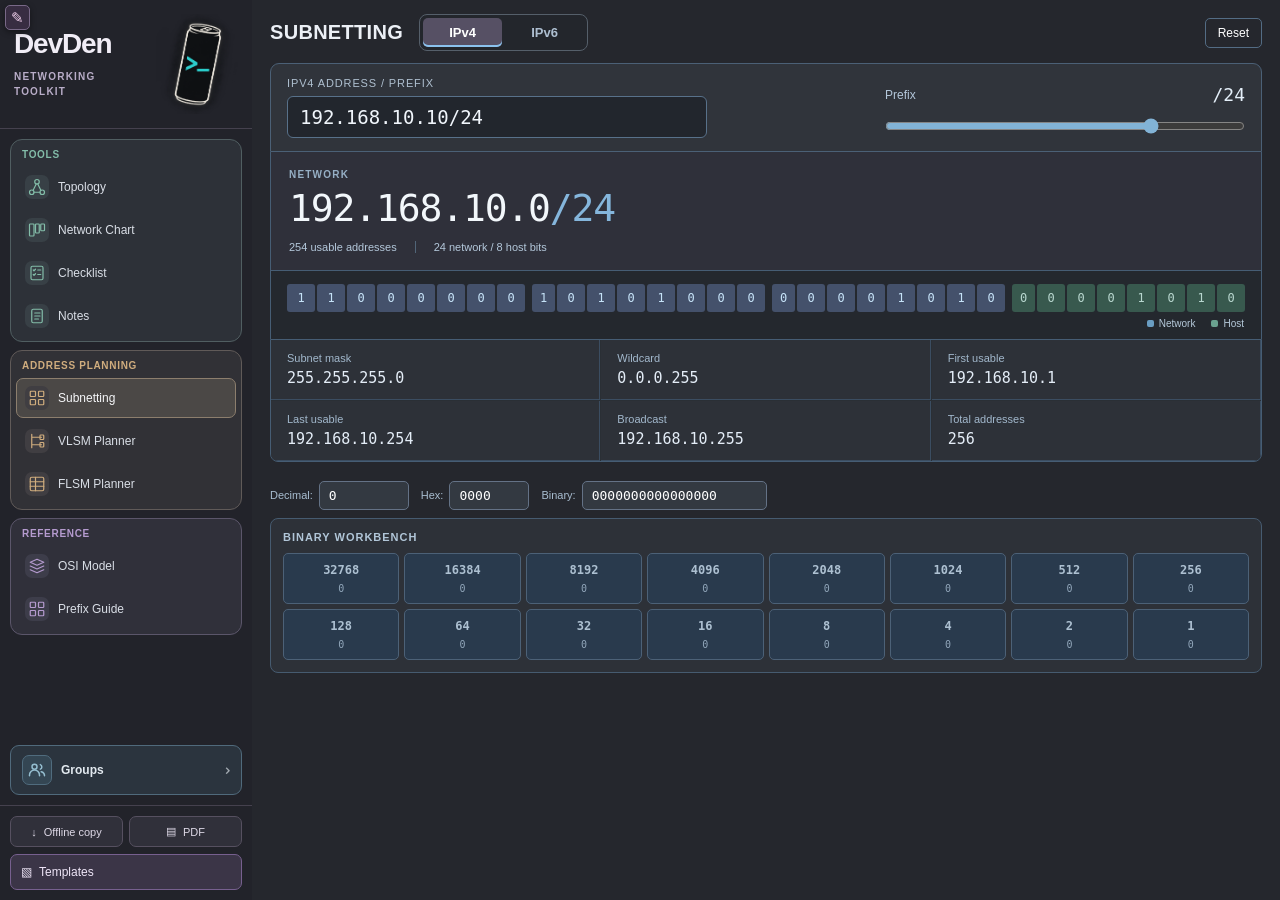
==== commit b26a9e50: "Add files via upload" ====
--- a/index.html
+++ b/index.html
@@ -1 +1 @@
-<!doctype html><html lang="en"><head><meta charset="utf-8"><meta http-equiv="Cache-Control" content="no-cache, must-revalidate"><meta name="viewport" content="width=device-width,initial-scale=1"><title>Networking Toolkit | DevDen</title><link rel="icon" type="image/png" href="logo.png?v=d3216b2ccce2"><meta name="theme-color" content="#1b212c"><link rel="stylesheet" href="style.css?v=29592e38e187"><link rel="stylesheet" href="notes.css?v=625a90e26f89"></head><body><div class="shell"><aside id="sidebar"><header><b class="brand-name"><button type="button" class="brand-wordmark" id="admin-login-trigger" title="Admin Login" aria-label="Open Admin Login">DevDen</button><small>NETWORKING TOOLKIT</small></b><img src="logo.png?v=d3216b2ccce2" alt="DevDen Networking Toolkit logo" id="logo" title="Collapse sidebar"></header><nav id="navigation"></nav><div class="admin-dock" id="admin-dock" hidden><button type="button" id="admin-open" class="admin-nav-button"><span class="admin-symbol">⚙</span><span>Admin Panel</span></button></div><div class="group-dock"><button type="button" id="group-toggle" aria-controls="group-overlay" aria-expanded="false" title="Group workspace"><svg viewBox="0 0 24 24" fill="none" stroke="currentColor" stroke-width="1.8" stroke-linecap="round" stroke-linejoin="round" aria-hidden="true"><circle cx="9" cy="8" r="3"/><path d="M3 19v-1a6 6 0 0 1 12 0v1M16 5.5a3 3 0 0 1 0 5.5M17 14a5 5 0 0 1 4 5"/></svg><span class="group-status-dot" hidden></span><span class="group-display">Groups</span><span class="group-chevron" aria-hidden="true">⌃</span></button></div><section id="group-overlay" class="group-overlay" aria-label="Group workspaces" hidden><div class="group-overlay-header"><strong>Groups</strong><button type="button" id="group-close" title="Close groups" aria-label="Close groups">×</button></div><div class="group-memberships" id="group-memberships"><p class="group-empty">No groups joined yet.</p></div><div class="group-actions"><button type="button" id="group-create">+ Create group</button><button type="button" id="group-join">Join group</button></div><p class="group-availability">Create or join with a code. Only your joined groups appear here.</p></section><footer>WEB EDITION · OFFLINE READY</footer></aside><main id="main"><div id="content"></div></main></div><script src="offline-source.js?v=e8b437aedb33"></script><script src="app.js?v=5d94ae377cad"></script><script src="notes.js?v=401b9443f49c"></script><script src="group-config.js?v=5dbe3a5074b4"></script><script src="group.js?v=be1e8692f8d7"></script><script src="admin.js?v=ae909c50cace"></script></body></html>
+<!doctype html><html lang="en"><head><meta charset="utf-8"><meta http-equiv="Cache-Control" content="no-cache, must-revalidate"><meta name="viewport" content="width=device-width,initial-scale=1"><title>Networking Toolkit | DevDen</title><link rel="icon" type="image/png" href="logo.png?v=d3216b2ccce2"><meta name="theme-color" content="#1b212c"><link rel="stylesheet" href="style.css?v=1cb4a159bd97"><link rel="stylesheet" href="notes.css?v=c0ddcbf0cc53"></head><body><div class="shell"><aside id="sidebar"><header><button id="devden-pencil" type="button" title="Draw on page" aria-label="Draw on page">✎</button><b class="brand-name"><button type="button" class="brand-wordmark" id="admin-login-trigger" title="Admin Login" aria-label="Open Admin Login">DevDen</button><small>NETWORKING TOOLKIT</small></b><img src="logo.png?v=d3216b2ccce2" alt="DevDen Networking Toolkit logo" id="logo" title="Collapse sidebar"></header><nav id="navigation"></nav><div class="admin-dock" id="admin-dock" hidden><button type="button" id="admin-open" class="admin-nav-button"><span class="admin-symbol">⚙</span><span>Admin Panel</span></button></div><div class="group-dock"><button type="button" id="group-toggle" aria-controls="group-overlay" aria-expanded="false" title="Group workspace"><svg viewBox="0 0 24 24" fill="none" stroke="currentColor" stroke-width="1.8" stroke-linecap="round" stroke-linejoin="round" aria-hidden="true"><circle cx="9" cy="8" r="3"/><path d="M3 19v-1a6 6 0 0 1 12 0v1M16 5.5a3 3 0 0 1 0 5.5M17 14a5 5 0 0 1 4 5"/></svg><span class="group-status-dot" hidden></span><span class="group-display-stack"><span class="group-display">Groups</span><small class="group-subtitle" hidden></small></span><span class="group-chevron" aria-hidden="true">⌃</span></button></div><section id="group-overlay" class="group-overlay" aria-label="Group workspaces" hidden><div class="group-overlay-header"><strong>Groups</strong><button type="button" id="group-close" title="Close groups" aria-label="Close groups">×</button></div><div class="group-memberships" id="group-memberships"><p class="group-empty">No groups joined yet.</p></div><div class="group-actions"><button type="button" id="group-create">+ Create group</button><button type="button" id="group-join">Join group</button></div></section><footer>WEB EDITION · OFFLINE READY</footer></aside><main id="main"><div id="content"></div></main></div><script src="offline-source.js?v=bcc57b0629e7"></script><script src="app.js?v=1ae49c7d1700"></script><script src="notes.js?v=af557ee3e689"></script><script src="group-config.js?v=5dbe3a5074b4"></script><script src="group-merge.js?v=444e2b5e7674"></script><script src="group.js?v=8e6d2a79788d3b"></script><script src="admin.js?v=ae909c50cace"></script></body></html>
--- a/style.css
+++ b/style.css
@@ -412,3 +412,149 @@
 #sidebar .group-row-actions{display:grid;grid-template-columns:repeat(2,minmax(0,1fr));gap:6px;min-width:0}
 #sidebar .group-row-actions button{box-sizing:border-box;min-width:0;width:100%;min-height:35px;padding:7px 4px;line-height:1.2;white-space:normal;overflow-wrap:break-word;text-align:center;display:flex;align-items:center;justify-content:center}
 #sidebar .group-row-actions button:first-child{flex:initial}
+
+#sidebar .group-memberships{display:flex;flex-direction:column;gap:10px;min-height:0;overflow-y:auto}
+#sidebar .group-choices{display:flex;flex-direction:column;gap:5px;flex:none}
+#sidebar .group-choice{width:100%;min-width:0;display:flex;align-items:center;gap:7px;background:#293846;color:#e4eaf0;border:1px solid #435d71;border-radius:7px;padding:9px 10px;text-align:left;cursor:pointer;font-size:12px}
+#sidebar .group-choice.selected,#sidebar .group-choice:hover{background:#374d60;border-color:#7896aa}
+#sidebar .group-choice-name{flex:1;overflow:hidden;text-overflow:ellipsis;white-space:nowrap;font-weight:600}
+#sidebar .group-active-dot,.group-person-dot{width:8px;height:8px;border-radius:50%;background:#6b7986;flex:none}
+#sidebar .group-active-dot,.group-person-dot.online{background:#70bf95}
+#sidebar .group-choice-arrow{opacity:.7;font-size:18px}
+#sidebar .group-detail{display:flex;flex-direction:column;gap:9px;border:1px solid #4b657a;border-radius:9px;padding:10px;background:#2c3b4a;min-width:0}
+#sidebar .group-detail-top{display:flex;justify-content:space-between;align-items:center;gap:7px;font-size:12px}
+#sidebar .group-detail-top span{font-size:10px;color:#a4bdcf}
+#sidebar .group-detail-actions{display:grid;grid-template-columns:repeat(2,minmax(0,1fr));gap:6px}
+#sidebar .group-detail-actions button{width:100%;min-width:0;border:1px solid #5b7185;background:#3a4a59;color:#e7edf3;border-radius:7px;padding:8px 5px;font-size:11px;cursor:pointer}
+#sidebar .group-detail-actions button:last-child:nth-child(odd){grid-column:1/-1}
+#sidebar .group-member-heading{display:flex;justify-content:space-between;gap:6px;border-top:1px solid #4a6174;padding-top:10px;color:#d4e3ee;font-size:11px;font-weight:600}
+#sidebar .group-member-heading span{font-weight:400;color:#9eb6ca}
+#sidebar .group-people{display:grid;gap:8px;max-height:180px;overflow-y:auto}
+#sidebar .group-person{display:flex;align-items:center;gap:8px;font-size:11px;min-width:0}
+#sidebar .group-person-name{overflow-wrap:anywhere;min-width:0}
+#sidebar .group-person-name small{color:#9bb2c3}
+#sidebar .group-member-empty{font-size:11px;color:#a3b6c5;margin:0}
+.template-group-transfer{display:flex;gap:8px;flex-wrap:wrap;margin:12px 0}
+.template-group-transfer button,.template-group-chooser button{border:1px solid #627a8a;background:#364b5a;color:#e9eff5;border-radius:7px;padding:8px 12px;cursor:pointer}
+.template-group-chooser{display:flex;align-items:end;gap:8px;width:100%;flex-wrap:wrap}
+.template-group-chooser label{display:grid;gap:5px;flex:1;min-width:140px;font-size:12px}
+.template-group-select{max-width:100%;padding:8px;background:#29313d;color:#e8eef5;border:1px solid #687b8b;border-radius:7px}
+
+.toolkit-export-choices:has(#project-import){display:grid;grid-template-columns:repeat(2,minmax(0,1fr));gap:8px;min-width:0}
+.toolkit-export-choices:has(#project-import) button{width:100%;min-width:0;white-space:normal;text-align:center}
+.template-group-transfer{display:grid;grid-template-columns:repeat(2,minmax(0,1fr));gap:8px;margin:8px 0 14px;min-width:0}
+.template-group-transfer button{min-width:0;white-space:normal}
+.template-group-chooser{grid-column:1/-1}
+@media(max-width:440px){.toolkit-export-choices:has(#project-import),.template-group-transfer{grid-template-columns:1fr 1fr}}
+/* Live collaboration states */
+#group-toggle.group-error-state{border-color:#d46b72;background:#4b303a}
+#group-toggle.group-error-state .group-status-dot{background:#fa7479}
+#group-toggle.group-reconnecting-state{border-color:#b68c4c}
+#group-toggle.group-reconnecting-state .group-status-dot{background:#e1b458}
+#sidebar .group-choice.selected .group-choice-arrow{transform:rotate(90deg)}
+.group-person .group-kick{margin-left:auto;padding:3px 7px;border:1px solid #a8656b;background:#55363e;color:#ffd5d5;border-radius:5px;font-size:11px;cursor:pointer}
+.topo-duplicate-dialog{border:1px solid #60788b;border-radius:12px;background:#202d3b;color:#e6eef5;padding:20px;min-width:min(360px,90vw)}
+.topo-duplicate-dialog::backdrop{background:#080e18aa}
+.topo-duplicate-dialog form{display:flex;flex-direction:column;gap:12px}
+.topo-duplicate-dialog h3{margin:0 0 8px}
+.topo-duplicate-dialog label{display:flex;align-items:center;gap:10px}
+.topo-duplicate-dialog footer{display:flex;justify-content:flex-end;gap:8px;margin-top:12px}
+.topo-duplicate-dialog button{background:#314b60;color:#fff;border:1px solid #648398;border-radius:7px;padding:7px 12px;cursor:pointer}
+
+/* Integrated live collaboration indicators. Palette is supplied by TOPO_PALETTE. */
+#group-toggle .group-display-stack{display:flex;flex-direction:column;flex:1;min-width:0;gap:2px}
+#group-toggle .group-subtitle{display:block;font-size:10px;font-weight:500;color:#75caa4;overflow:hidden;white-space:nowrap;text-overflow:ellipsis}
+#group-toggle .group-subtitle[hidden]{display:none}
+#group-toggle.group-error-state .group-subtitle{color:#ff969b}
+#group-toggle.group-reconnecting-state .group-subtitle{color:#e1b458}
+#sidebar.collapsed #group-toggle .group-display-stack{display:none}
+.topo-node.devden-remote-lock,.topo-note.devden-remote-lock{border:2px solid var(--collab-color)!important;box-shadow:0 0 0 3px color-mix(in srgb,var(--collab-color) 30%,transparent)!important}
+.topo-zone.devden-remote-lock{outline:2px solid var(--collab-color);outline-offset:2px}
+.topo-link-wrap.devden-remote-lock{outline:2px solid var(--collab-color);border-radius:4px}
+.topo-node.devden-own-lock,.topo-note.devden-own-lock{border-color:var(--collab-color)!important}
+.devden-collab-tag{position:absolute;left:-2px;top:-22px;z-index:30;background:var(--collab-color);color:#182130;font:bold 11px/20px system-ui,sans-serif;min-width:30px;padding:0 8px;text-align:center;border-radius:8px 8px 0 0;pointer-events:none;box-sizing:border-box}
+.notes-paper-wrap{position:relative}
+.devden-note-caret{position:absolute;z-index:40;border-left:2px solid var(--collab-color);height:21px;background:transparent;color:var(--collab-color);padding:0 1px;font:bold 10px/11px system-ui,sans-serif;pointer-events:none;min-width:8px}
+.group-draft-button{width:100%;margin:8px 0;border:1px solid #bd9868;background:#3a3335;color:#f4dcb7;border-radius:6px;padding:7px;cursor:pointer}
+
+#topo-board .topo-node,#topo-board .topo-note,#topo-board .topo-zone-handle,#topo-board .topo-zone-resize{touch-action:none}
+#topo-delete{border-color:#a96a78!important;min-height:36px;touch-action:manipulation}
+.topo-toolbar button,.topo-toolbar summary{touch-action:manipulation;min-height:36px}
+.devden-remote-lock{outline:3px solid var(--collab-color,#ba7bdc)!important;outline-offset:3px}
+.devden-own-lock{outline:2px dashed var(--collab-color,#72bfa8)!important;outline-offset:2px}
+.devden-collab-tag{position:absolute;right:-9px;top:-10px;z-index:20;background:var(--collab-color,#a78bfa);border-radius:50%;height:21px;min-width:21px;display:grid;place-items:center;color:#12121a;font-weight:800;font-size:11px;pointer-events:none}
+
+@media (pointer:coarse){
+#topo-board .topo-node,#topo-board .topo-note{position:absolute;isolation:isolate;touch-action:none}
+#topo-board .topo-node::before,#topo-board .topo-note::before{content:"";position:absolute;inset:-12px;z-index:-1;pointer-events:auto}
+#topo-board .topo-zone-handle{min-height:26px;touch-action:none}
+#topo-board .topo-zone-resize{min-width:30px;min-height:30px;touch-action:none}
+body:has(#topo-board) .topo-toolbar button,body:has(#topo-board) .topo-menu summary{min-height:42px}
+}
+
+body:has(#topo-board) .topo-toolbar{width:100%;min-width:0;max-width:100%;overflow:visible;align-content:flex-start}
+body:has(#topo-board) .topo-device-tools,body:has(#topo-board) .topo-tool-row{display:flex;flex-wrap:wrap;align-items:center;gap:5px;min-width:0;max-width:100%}
+body:has(#topo-board) .topo-tool-row{flex:1 1 100%}
+body:has(#topo-board) .topo-viewport{overflow:scroll;overscroll-behavior:contain;scrollbar-width:auto;touch-action:pan-x pan-y}
+body:has(#topo-board) .topo-viewport::-webkit-scrollbar{width:14px;height:14px}
+body:has(#topo-board) .topo-viewport::-webkit-scrollbar-thumb{background:#6c7583;border:3px solid #1b2530;border-radius:12px}
+body:has(#topo-board) .topo-viewport::-webkit-scrollbar-track{background:#1b2530}
+body:has(#topo-board) #topo-board{touch-action:pan-x pan-y}
+#topo-board .topo-node,#topo-board .topo-note{touch-action:none;cursor:grab}
+#topo-board .topo-node:active,#topo-board .topo-note:active{cursor:grabbing}
+.template-library-head{display:flex;align-items:center;justify-content:space-between;gap:12px;flex-wrap:wrap;margin:15px 0 8px}
+.template-library-actions{display:flex;gap:8px;flex-wrap:wrap}
+.template-library-actions button{min-height:36px}
+@media(max-width:950px){body:has(#topo-board) .topo-toolbar{max-height:43vh;overflow-y:auto;scrollbar-width:thin}body:has(#topo-board) .topo-toolbar button{min-height:38px}}
+
+#topo-board,#topo-board *{touch-action:none!important}
+#topo-board .topo-node,#topo-board .topo-note{min-width:110px;min-height:90px;cursor:grab;z-index:15}
+#topo-board .topo-node input[readonly],#topo-board .topo-note textarea[readonly]{touch-action:none!important;cursor:grab}
+#topo-board .topo-node.selected{outline:3px solid #e1afe2;outline-offset:5px}
+#topo-board .topo-zone{z-index:1}
+#topo-board .topo-zone-handle{min-height:38px;min-width:38px}
+#devden-pencil{position:absolute;right:8px;top:8px;z-index:30;width:38px;height:38px;border:1px solid #796988;border-radius:8px;background:#382d42;color:#f3d2ee;font-size:25px;cursor:pointer;touch-action:manipulation}
+#sidebar header{position:relative}
+#devden-pencil.selected{background:#865c92;color:#fff}
+#devden-sketch-layer{position:absolute;inset:0;width:100%;height:100%;z-index:100;pointer-events:none;touch-action:none}
+#devden-sketch-layer.enabled{pointer-events:auto;cursor:crosshair}
+#main{position:relative}
+#devden-sketch-tools[hidden]{display:none}
+#devden-sketch-tools{position:fixed;top:72px;right:22px;z-index:101;background:#302a3b;border:1px solid #856b94;border-radius:8px;display:flex;gap:10px;align-items:center;padding:9px 12px;color:#f7e5ff;box-shadow:0 8px 20px #0006}
+#devden-sketch-tools button{padding:9px 12px;border-radius:6px;background:#594667;border:1px solid #937da0;color:white;touch-action:manipulation}
+#template-list-import,#template-list-export{background:#554766!important;border:1px solid #9d83ad!important;color:white!important;font-weight:600}
+
+/* Topology interaction: empty canvas never pans; navigation stays on scrollbars. */
+body:has(#topo-board) .topo-viewport{touch-action:none!important;overscroll-behavior:contain}
+#topo-board{touch-action:none!important}
+#topo-board .topo-zone{pointer-events:none}
+#topo-board .topo-zone-handle,#topo-board .topo-zone-name,#topo-board .topo-zone-network,#topo-board .topo-zone-resize{pointer-events:auto}
+#topo-board .topo-node{z-index:18;touch-action:none!important}
+#devden-pencil{left:10px;right:auto;top:10px;width:26px;height:26px;padding:0;border-radius:6px;font-size:17px;line-height:24px;box-shadow:0 2px 6px #0006}
+#devden-sketch-tools{right:auto;top:auto;gap:5px;padding:5px 7px;font-size:11px;white-space:nowrap;border-radius:7px}
+#devden-sketch-tools button{padding:5px 8px;font-size:11px}
+
+body:has(#topo-board) .topo-viewport{touch-action:none!important;overscroll-behavior:contain!important;overflow:scroll!important}
+body:has(#topo-board) #topo-board,body:has(#topo-board) #topo-board *{touch-action:none!important}
+body:has(#topo-board) #topo-board .topo-zone{pointer-events:none!important}
+body:has(#topo-board) #topo-board .topo-zone-handle,body:has(#topo-board) #topo-board .topo-zone-resize,body:has(#topo-board) #topo-board .topo-zone-name,body:has(#topo-board) #topo-board .topo-zone-network{pointer-events:auto!important}
+body:has(#topo-board) #topo-board .topo-node,body:has(#topo-board) #topo-board .topo-note{z-index:24;cursor:grab}
+body:has(#topo-board) #topo-board .topo-node:active,body:has(#topo-board) #topo-board .topo-note:active{cursor:grabbing}
+#devden-pencil{width:25px!important;height:25px!important;min-width:25px!important;min-height:25px!important;line-height:23px!important;font-size:15px!important;top:5px!important;left:5px!important;border-radius:5px!important;z-index:35!important}
+#devden-sketch-tools{position:fixed!important;right:auto!important;bottom:auto!important;flex-direction:row!important;gap:4px!important;padding:4px!important;border-radius:6px!important;align-items:center!important}
+#devden-sketch-tools button{padding:4px 7px!important;min-height:24px!important;font-size:11px!important}
+@media(max-width:950px){body:has(#topo-board) .topo-toolbar{max-height:none!important;overflow:visible!important}body:has(#topo-board) .topo-toolbar>button{min-width:fit-content}}
+
+/* Device drag must win over browser gestures and overlapping LAN/cable layers. */
+#topo-board .topo-node, #topo-board .topo-note{touch-action:none!important;pointer-events:auto!important;cursor:grab!important}
+#topo-board .topo-node input[readonly],#topo-board .topo-note textarea[readonly]{pointer-events:none!important}
+#topo-board .topo-node:active,#topo-board .topo-note:active{cursor:grabbing!important}
+
+/* Direct selection movement: browser must never scroll/pan or drag a native control while touching topology. */
+body:has(#topo-board) .topo-viewport, #topo-board, #topo-board .topo-node, #topo-board .topo-node *, #topo-board .topo-note, #topo-board .topo-note *{touch-action:none!important;-webkit-user-select:none;user-select:none;-webkit-user-drag:none;}
+#topo-board .topo-node, #topo-board .topo-note{pointer-events:auto!important;cursor:grab!important;}
+#topo-board .topo-node input[readonly], #topo-board .topo-note textarea[readonly]{pointer-events:none!important;}
+#topo-board .topo-node.selected{outline:3px solid #e1afe2!important;outline-offset:4px;}
+
+/* Desktop-style selection rectangle, positioned in board coordinates. */
+#topo-board .topo-marquee{position:absolute;z-index:100;pointer-events:none;border:1px solid #c9a2e4;background:rgba(179,124,223,.18);box-shadow:0 0 0 1px rgba(201,162,228,.25) inset;}
--- a/notes.css
+++ b/notes.css
@@ -117,3 +117,28 @@
 @media(max-width:740px){.notes-document-layout{grid-template-columns:minmax(0,1fr)}.notes-document-layout .notes-paper-wrap{max-height:none;min-height:400px;padding:12px}.notes-document-layout .notes-paper{min-height:600px}.notes-side-panel{border-left:0;border-top:1px solid #554e61;max-height:none;overflow:visible}.notes-page-controls #notes-name{min-width:100px}.notes-content .notes-actions{flex-wrap:wrap}.notes-side-head select{min-height:40px}}
 @media(max-width:480px){.notes-document-layout .notes-paper{padding:22px 15px}.notes-page-controls #notes-name{order:2;flex-basis:100%;max-width:none}.notes-content .notes-workspace-head{padding:10px}.notes-content .notes-toolbar{gap:5px}}
 @media print{body.notes-print .notes-side-panel{display:none!important}body.notes-print .notes-document-layout{display:block!important}body.notes-print .notes-highlight{background:color-mix(in srgb,var(--sticky-color) 18%,white)!important;print-color-adjust:exact;-webkit-print-color-adjust:exact}body.notes-print .notes-anchor{display:none!important}body.notes-print .notes-print-sticky{padding:9px 12px;margin:12px 0;break-inside:avoid;color:#27313a!important}body.notes-print .notes-print-sticky strong{display:block;color:#27313a;margin-bottom:5px}}
+
+/* Inline drawing primitives: kept in page HTML and printable. */
+.notes-drawing{display:block;position:relative;max-width:100%;margin:12px 0;cursor:pointer;user-select:none;box-sizing:border-box;resize:horizontal;overflow:auto;min-width:60px}
+.notes-drawing-box{resize:both;min-height:25px}
+.notes-drawing-art{pointer-events:none;width:100%;height:100%;box-sizing:border-box}
+.notes-drawing-box .notes-drawing-art{border:2px solid #86a4d3;border-radius:3px}
+.notes-drawing-line .notes-drawing-art{height:50%;border-bottom:2px solid #86a4d3}
+.notes-drawing-selected{outline:1px dashed #6b9add;outline-offset:4px}
+.notes-drawing-tools{display:flex;align-items:center;gap:10px;flex-wrap:wrap;background:#293a4d;color:#fff;border:1px solid #526f8e;padding:5px 9px;border-radius:7px;font-size:12px;max-width:100%;width:max-content;user-select:none}
+.notes-drawing-tools label{display:flex;gap:5px;align-items:center}
+.notes-drawing-tools input{width:110px}
+.notes-drawing-tools button{padding:3px 9px}
+@media print{.notes-drawing-tools{display:none!important}.notes-drawing{outline:0!important;break-inside:avoid}.notes-drawing-art{print-color-adjust:exact;-webkit-print-color-adjust:exact}}
+
+.notes-paper-wrap{position:relative}
+.notes-ink-controls{position:absolute;top:12px;right:14px;z-index:19;display:flex;gap:7px}
+.notes-ink-controls button{min-width:38px;min-height:38px;border-radius:9px;border:1px solid var(--border,#555);background:#252938;color:#eee;cursor:pointer;font-size:20px;touch-action:manipulation}
+.notes-ink-controls #notes-ink-clear{font-size:12px;padding:0 12px;font-weight:700}
+.notes-ink-controls button.selected{background:#694b89;border-color:#bb92e4}
+.notes-ink-controls button[hidden]{display:none}
+.notes-ink-overlay{position:absolute;left:0;top:0;z-index:10;pointer-events:none;overflow:visible}
+.notes-ink-overlay.enabled{pointer-events:auto;touch-action:none;cursor:crosshair}
+.notes-print-page{position:relative}
+.notes-print-ink{position:absolute;inset:0;width:100%;height:100%;pointer-events:none}
+@media print{.notes-ink-controls{display:none!important}}
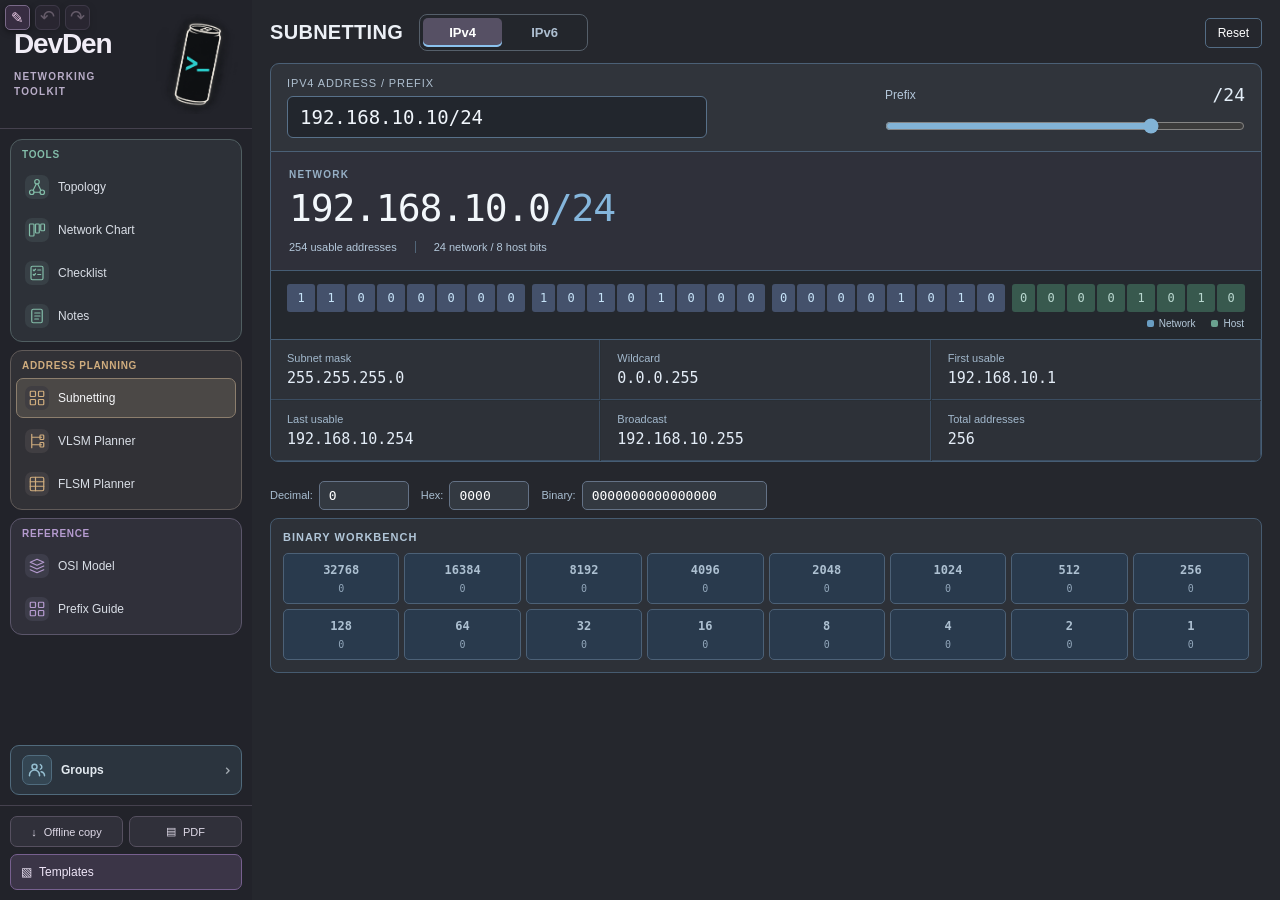
==== commit fb927706: "Add files via upload" ====
--- a/index.html
+++ b/index.html
@@ -1 +1 @@
-<!doctype html><html lang="en"><head><meta charset="utf-8"><meta http-equiv="Cache-Control" content="no-cache, must-revalidate"><meta name="viewport" content="width=device-width,initial-scale=1"><title>Networking Toolkit | DevDen</title><link rel="icon" type="image/png" href="logo.png?v=d3216b2ccce2"><meta name="theme-color" content="#1b212c"><link rel="stylesheet" href="style.css?v=1cb4a159bd97"><link rel="stylesheet" href="notes.css?v=c0ddcbf0cc53"></head><body><div class="shell"><aside id="sidebar"><header><button id="devden-pencil" type="button" title="Draw on page" aria-label="Draw on page">✎</button><b class="brand-name"><button type="button" class="brand-wordmark" id="admin-login-trigger" title="Admin Login" aria-label="Open Admin Login">DevDen</button><small>NETWORKING TOOLKIT</small></b><img src="logo.png?v=d3216b2ccce2" alt="DevDen Networking Toolkit logo" id="logo" title="Collapse sidebar"></header><nav id="navigation"></nav><div class="admin-dock" id="admin-dock" hidden><button type="button" id="admin-open" class="admin-nav-button"><span class="admin-symbol">⚙</span><span>Admin Panel</span></button></div><div class="group-dock"><button type="button" id="group-toggle" aria-controls="group-overlay" aria-expanded="false" title="Group workspace"><svg viewBox="0 0 24 24" fill="none" stroke="currentColor" stroke-width="1.8" stroke-linecap="round" stroke-linejoin="round" aria-hidden="true"><circle cx="9" cy="8" r="3"/><path d="M3 19v-1a6 6 0 0 1 12 0v1M16 5.5a3 3 0 0 1 0 5.5M17 14a5 5 0 0 1 4 5"/></svg><span class="group-status-dot" hidden></span><span class="group-display-stack"><span class="group-display">Groups</span><small class="group-subtitle" hidden></small></span><span class="group-chevron" aria-hidden="true">⌃</span></button></div><section id="group-overlay" class="group-overlay" aria-label="Group workspaces" hidden><div class="group-overlay-header"><strong>Groups</strong><button type="button" id="group-close" title="Close groups" aria-label="Close groups">×</button></div><div class="group-memberships" id="group-memberships"><p class="group-empty">No groups joined yet.</p></div><div class="group-actions"><button type="button" id="group-create">+ Create group</button><button type="button" id="group-join">Join group</button></div></section><footer>WEB EDITION · OFFLINE READY</footer></aside><main id="main"><div id="content"></div></main></div><script src="offline-source.js?v=bcc57b0629e7"></script><script src="app.js?v=1ae49c7d1700"></script><script src="notes.js?v=af557ee3e689"></script><script src="group-config.js?v=5dbe3a5074b4"></script><script src="group-merge.js?v=444e2b5e7674"></script><script src="group.js?v=8e6d2a79788d3b"></script><script src="admin.js?v=ae909c50cace"></script></body></html>
+<!doctype html><html lang="en"><head><meta charset="utf-8"><meta http-equiv="Cache-Control" content="no-cache, must-revalidate"><meta name="viewport" content="width=device-width,initial-scale=1"><title>Networking Toolkit | DevDen</title><link rel="icon" type="image/png" href="logo.png?v=d3216b2ccce2"><meta name="theme-color" content="#1b212c"><link rel="stylesheet" href="style.css?v=fb809c61d1f8"><link rel="stylesheet" href="notes.css?v=c0ddcbf0cc53"></head><body><div class="shell"><aside id="sidebar"><header><button id="devden-pencil" type="button" title="Draw on page" aria-label="Draw on page">✎</button><button id="devden-sketch-undo" type="button" title="Undo drawing (Ctrl+Z)" aria-label="Undo last drawing stroke" disabled>↶</button><button id="devden-sketch-redo" type="button" title="Redo drawing (Ctrl+Y)" aria-label="Redo last drawing stroke" disabled>↷</button><b class="brand-name"><button type="button" class="brand-wordmark" id="admin-login-trigger" title="Admin Login" aria-label="Open Admin Login">DevDen</button><small>NETWORKING TOOLKIT</small></b><img src="logo.png?v=d3216b2ccce2" alt="DevDen Networking Toolkit logo" id="logo" title="Collapse sidebar"></header><nav id="navigation"></nav><div class="admin-dock" id="admin-dock" hidden><button type="button" id="admin-open" class="admin-nav-button"><span class="admin-symbol">⚙</span><span>Admin Panel</span></button></div><div class="group-dock"><button type="button" id="group-toggle" aria-controls="group-overlay" aria-expanded="false" title="Group workspace"><svg viewBox="0 0 24 24" fill="none" stroke="currentColor" stroke-width="1.8" stroke-linecap="round" stroke-linejoin="round" aria-hidden="true"><circle cx="9" cy="8" r="3"/><path d="M3 19v-1a6 6 0 0 1 12 0v1M16 5.5a3 3 0 0 1 0 5.5M17 14a5 5 0 0 1 4 5"/></svg><span class="group-status-dot" hidden></span><span class="group-display-stack"><span class="group-display">Groups</span><small class="group-subtitle" hidden></small></span><span class="group-chevron" aria-hidden="true">⌃</span></button></div><section id="group-overlay" class="group-overlay" aria-label="Group workspaces" hidden><div class="group-overlay-header"><strong>Groups</strong><button type="button" id="group-close" title="Close groups" aria-label="Close groups">×</button></div><div class="group-memberships" id="group-memberships"><p class="group-empty">No groups joined yet.</p></div><div class="group-actions"><button type="button" id="group-create">+ Create group</button><button type="button" id="group-join">Join group</button></div></section><footer>WEB EDITION · OFFLINE READY</footer></aside><main id="main"><div id="content"></div></main></div><script src="offline-source.js?v=6a3a97f60ec4"></script><script src="app.js?v=a05e8bc53ed1"></script><script src="notes.js?v=af557ee3e689"></script><script src="group-config.js?v=5dbe3a5074b4"></script><script src="group-merge.js?v=444e2b5e7674"></script><script src="group.js?v=8ed31f52980f"></script><script src="admin.js?v=ae909c50cace"></script></body></html>
--- a/style.css
+++ b/style.css
@@ -39,8 +39,8 @@
 .topo-board{position:relative;width:1400px;height:850px;background-color:#142130;background-image:radial-gradient(#31445c 1px,transparent 1px);background-size:25px 25px;overflow:hidden;touch-action:none;user-select:none}
 .topo-links{position:absolute;inset:0;z-index:2;pointer-events:none;overflow:visible}
 .topo-labels{position:absolute;inset:0;z-index:6;pointer-events:none}
-.topo-link-wrap{position:absolute;transform:translate(-50%,-50%);pointer-events:auto;z-index:6;display:flex;align-items:center;justify-content:center}
-.topo-wire-input{min-width:64px;height:29px;text-align:center;background:#172638;color:#e2eef8;border:1px solid #4c6c89;border-radius:5px;padding:4px 8px;font-family:Consolas,'Segoe UI',monospace;font-size:12px;box-shadow:0 0 0 5px #172638;outline-offset:3px;user-select:text}
+.topo-link-wrap{position:absolute;pointer-events:auto;z-index:6;display:flex;align-items:center;justify-content:center}
+.topo-wire-input{min-width:46px;height:28px;text-align:center;background:#172638;color:#e2eef8;border:1px solid #4c6c89;border-radius:5px;padding:3px 7px;font-family:Consolas,'Segoe UI',monospace;font-size:11px;box-shadow:0 0 0 4px #172638;outline-offset:3px;user-select:text}
 .topo-link-wrap.selected .topo-wire-input{border-color:#9bd8ff}
 .topo-node{position:absolute;transform:translate(-50%,-50%);z-index:5;width:132px;min-height:94px;display:flex;flex-direction:column;align-items:center;justify-content:center;padding:5px 8px 7px;background:#263c54;border:1px solid #7a9abb;border-radius:10px;cursor:grab;box-shadow:0 4px 12px #0d172555;outline:none;touch-action:none}
 .topo-node.selected,.topo-node:focus-visible{border:2px solid #a8dbff;box-shadow:0 0 0 3px #5591bd55}
@@ -558,3 +558,144 @@
 
 /* Desktop-style selection rectangle, positioned in board coordinates. */
 #topo-board .topo-marquee{position:absolute;z-index:100;pointer-events:none;border:1px solid #c9a2e4;background:rgba(179,124,223,.18);box-shadow:0 0 0 1px rgba(201,162,228,.25) inset;}
+
+/* Collaborative topology QoL: the middle mouse button pans locally. */
+#topo-viewport.topo-middle-panning, #topo-viewport.topo-middle-panning * { cursor: grabbing !important; user-select: none !important; }
+.topo-search-box { display: inline-flex; gap: 5px; align-items: center; min-width: 155px; }
+.topo-search-box input { min-width: 105px; max-width: 190px; width: clamp(110px, 11vw, 180px); font: inherit; font-size: 12px; padding: 7px 9px; border-radius: 8px; border: 1px solid var(--border, #3d4857); background: var(--panel, #202938); color: inherit; }
+.topo-search-box input:focus-visible { outline: 2px solid #a883b4; outline-offset: 1px; }
+.topo-save-indicator { display: inline-flex; margin-left: auto; align-items: center; opacity: .76; white-space: nowrap; font-size: 12px; }
+.topo-search-feedback { display: inline-flex; font-size: 12px; opacity: .76; margin-left: 8px; }
+@media (max-width: 720px) { .topo-search-box { min-width: unset; } .topo-search-box input { width: 110px; } }
+
+/* Topology interaction refinements */
+#topo-board .topo-link-wrap{z-index:25;pointer-events:none}
+#topo-board .topo-link-wrap .topo-wire-input:not(:placeholder-shown),#topo-board .topo-link-wrap.selected .topo-wire-input{pointer-events:auto}
+#topo-board .topo-link-wrap .topo-wire-input{box-shadow:0 0 0 2px #172638}
+#topo-board .topo-note.topo-sticky{z-index:10;min-width:110px;min-height:75px;max-width:none;padding:7px 8px;box-sizing:border-box;border-radius:7px;border:1px solid #c6a951;background:#f9e7a5;color:#493915;display:flex;flex-direction:column;gap:4px}
+#topo-board .topo-note.topo-sticky-warning{background:#f3c8c8;border-color:#c77878;color:#653331}
+#topo-board .topo-sticky-heading{font-size:12px;font-weight:700;cursor:grab;flex:none}
+#topo-board .topo-sticky textarea{width:100%;flex:1;min-height:20px;resize:none;border:0;outline:none;background:transparent;color:inherit;font:12px/1.35 'Segoe UI',sans-serif;box-sizing:border-box}
+#topo-board .topo-sticky-resize{position:absolute;right:1px;bottom:1px;z-index:3;cursor:nwse-resize;pointer-events:auto!important}
+#devden-sketch-colors{display:flex;align-items:center;gap:4px}
+#devden-sketch-colors .devden-color-swatch{width:19px;height:19px;min-width:19px;padding:0;border:2px solid #454b56;border-radius:50%;box-sizing:border-box}
+#devden-sketch-colors .devden-color-swatch.selected{outline:2px solid #d5dce6;outline-offset:1px}
+
+/* Board-anchored sketch ink travels with topology pan and zoom. */
+#devden-topo-ink{position:absolute;inset:0;width:100%;height:100%;z-index:3;pointer-events:none;overflow:hidden}
+
+/* Sketch history controls share the Draw shortcut without another menu. */
+#devden-sketch-undo,#devden-sketch-redo{position:absolute;top:13px;z-index:30;width:28px;height:28px;border:1px solid #796988;border-radius:7px;background:#382d42;color:#f3d2ee;font-size:19px;line-height:1;cursor:pointer}
+#devden-sketch-undo{right:50px}
+#devden-sketch-redo{right:82px}
+#devden-sketch-undo:disabled,#devden-sketch-redo:disabled{opacity:.32;cursor:default}
+
+/* Header: all drawing-only controls grouped beside the pencil. */
+#sidebar header #devden-sketch-undo,
+#sidebar header #devden-sketch-redo{top:5px;right:auto;width:25px;height:25px;min-width:25px;min-height:25px;padding:0;line-height:23px;font-size:18px;border-radius:6px;z-index:35;box-shadow:0 2px 6px #0006}
+#sidebar header #devden-sketch-undo{left:35px}
+#sidebar header #devden-sketch-redo{left:65px}
+/* Rounder palette, with clearly defined circular color choices. */
+#devden-sketch-tools{border-radius:15px!important;padding:7px 9px!important;gap:8px!important}
+#devden-sketch-colors{gap:7px;align-items:center}
+#devden-sketch-colors .devden-color-swatch{width:24px;height:24px;min-width:24px;min-height:24px;border-radius:999px!important;border:2px solid #343441;box-shadow:0 1px 3px #0005;cursor:pointer}
+#devden-sketch-colors .devden-color-swatch.selected{outline:2px solid #f7e7ff;outline-offset:2px}
+#devden-sketch-tools button:not(.devden-color-swatch){border-radius:10px!important}
+
+/* Wire labels: compact by default, with legible text and a precise click target. */
+#topo-board .topo-wire-input{height:24px;min-width:38px;font-size:11px;line-height:17px;padding:2px 6px;box-shadow:0 0 0 1px #172638}
+#topo-board .topo-link-wrap{min-height:26px}
+
+/* Precise hitboxes: no invisible 12px halo stealing nearby selections. */
+#topo-board .topo-node::before,#topo-board .topo-note::before{pointer-events:none!important;content:none!important}
+#topo-board .topo-note{box-sizing:border-box;max-width:none}
+#topo-board .topo-note:not(.topo-sticky):not(.topo-chart-mirror){min-width:105px;min-height:58px;padding:5px;display:flex;overflow:hidden}
+#topo-board .topo-note:not(.topo-sticky):not(.topo-chart-mirror) textarea{display:block;flex:1;min-width:0;min-height:0;width:100%;height:100%;max-width:100%;max-height:100%;box-sizing:border-box;resize:none}
+#topo-board .topo-note .topo-text-resize{position:absolute;right:0;bottom:0;width:17px;height:17px;z-index:4;pointer-events:auto;cursor:nwse-resize}
+#topo-board .topo-node input[readonly],#topo-board .topo-note textarea[readonly]{pointer-events:auto!important;cursor:text!important}
+#topo-board .topo-node input:not([readonly]),#topo-board .topo-note textarea:not([readonly]){pointer-events:auto!important;user-select:text!important;-webkit-user-select:text!important}
+#topo-board .topo-link-wrap{min-height:0!important;pointer-events:none!important}
+#topo-board .topo-link-wrap .topo-wire-input{pointer-events:auto!important;box-shadow:none!important}
+#topo-board .topo-link-wrap .topo-wire-input:placeholder-shown:not(:focus){pointer-events:none!important}
+
+/* Compact, adjustable sketch pen width. */
+#devden-sketch-tools .devden-pen-size{display:flex;align-items:center;gap:5px;font-size:11px;white-space:nowrap;color:#f7e5ff}
+#devden-pen-size{width:74px;min-width:62px;accent-color:#c995dc;cursor:pointer}
+#devden-pen-size-value{min-width:22px;text-align:right;font-variant-numeric:tabular-nums}
+
+/* Directly editable cable labels: targets never vanish when the field is empty. */
+#topo-board .topo-link-wrap{pointer-events:none!important}
+#topo-board .topo-link-wrap .topo-wire-input,#topo-board .topo-link-wrap .topo-wire-input:placeholder-shown:not(:focus){pointer-events:auto!important}
+#topo-board .topo-link-wrap .topo-wire-input:placeholder-shown:not(:focus){opacity:.4}
+#topo-board .topo-link-wrap.selected .topo-wire-input:placeholder-shown,#topo-board .topo-link-wrap .topo-wire-input:focus{opacity:1}
+/* Text boxes may shrink to a single line; precise resize handle remains. */
+#topo-board .topo-note:not(.topo-sticky):not(.topo-chart-mirror){min-width:52px;min-height:28px}
+#topo-board .topo-note:not(.topo-sticky):not(.topo-chart-mirror) textarea{font-size:11px;line-height:15px;padding:2px 3px}
+
+/* Wire label visibility: blank fields appear only on their selected wire or during edit.
+   Their invisible placeholders must not intercept device clicks. */
+#topo-board .topo-link-wrap:not(.selected) .topo-wire-input:placeholder-shown:not(:focus){opacity:0!important;pointer-events:none!important}
+#topo-board .topo-link-wrap.selected .topo-wire-input:placeholder-shown,#topo-board .topo-link-wrap .topo-wire-input:focus{opacity:1!important;pointer-events:auto!important}
+
+/* Compact three-row drawing popover under the header pencil. */
+#devden-sketch-tools:not([hidden]){
+  display:flex!important;flex-direction:column!important;align-items:stretch!important;
+  width:310px!important;max-width:calc(100vw - 16px)!important;
+  box-sizing:border-box!important;white-space:normal!important;
+  gap:12px!important;padding:12px 14px!important;border-radius:16px!important;
+}
+#devden-sketch-tools .devden-sketch-row{display:flex;align-items:center;width:100%;min-width:0;box-sizing:border-box}
+#devden-sketch-tools .devden-sketch-actions{gap:8px}
+#devden-sketch-tools .devden-sketch-actions strong{font-size:13px;font-weight:650;margin-right:auto}
+#devden-sketch-tools .devden-sketch-actions button{min-height:28px!important;padding:4px 10px!important;font-size:12px!important}
+#devden-sketch-tools .devden-sketch-palette{justify-content:space-between;gap:7px}
+#devden-sketch-tools .devden-sketch-palette .devden-color-swatch{flex:0 0 29px;width:29px;height:29px;min-width:29px;min-height:29px;padding:0!important;border-radius:50%!important}
+#devden-sketch-tools .devden-pen-size{gap:9px;font-size:12px}
+#devden-sketch-tools .devden-pen-size input{flex:1;min-width:0;width:auto;accent-color:#c995dc}
+#devden-sketch-tools .devden-pen-size output{width:23px;min-width:23px;text-align:right;font-variant-numeric:tabular-nums}
+
+/* Topology stickies share the Notes palette and stay freely movable/resizable. */
+#topo-board .topo-note.topo-sticky{background:var(--topo-sticky-bg,#f1f1ed);border-color:var(--topo-sticky-border,#c4c9ca);color:#243348}
+#topo-board .topo-sticky-troubleshooting{--topo-sticky-bg:#fff2db;--topo-sticky-border:#e1be7d}
+#topo-board .topo-sticky-error{--topo-sticky-bg:#ffe7e9;--topo-sticky-border:#dca1a6}
+#topo-board .topo-sticky-solution{--topo-sticky-bg:#e3f7e9;--topo-sticky-border:#a4d6b2}
+#topo-board .topo-sticky-information{--topo-sticky-bg:#e4f1ff;--topo-sticky-border:#9ec3e5}
+#topo-board .topo-sticky-reminder{--topo-sticky-bg:#f0e7fc;--topo-sticky-border:#c1a5e3}
+#topo-board .topo-sticky-custom{--topo-sticky-bg:#f1f1ed;--topo-sticky-border:#c4c9ca}
+#topo-board .topo-sticky-heading{border-bottom:1px solid #3443;padding-bottom:4px}
+#topo-board .topo-note:not(.topo-sticky):not(.topo-chart-mirror) textarea{white-space:pre-wrap;overflow-wrap:anywhere;line-height:1.45;resize:none}
+
+/* Topology stickies mirror the dark, color-accented Notes sticky cards. */
+#topo-board .topo-note.topo-sticky{
+ --sticky-color:#929ba2; background:color-mix(in srgb,var(--sticky-color) 9%,#35333b)!important;
+ border:1px solid color-mix(in srgb,var(--sticky-color) 35%,#605969)!important;
+ border-left:3px solid var(--sticky-color)!important;border-radius:10px!important;
+ color:#ebe6ef!important;padding:9px 10px 11px!important;gap:4px!important;
+ min-width:125px;min-height:95px;display:flex;flex-direction:column;overflow:hidden;
+}
+#topo-board .topo-sticky-troubleshooting{--sticky-color:#b79a67!important}
+#topo-board .topo-sticky-error{--sticky-color:#bb797e!important}
+#topo-board .topo-sticky-solution{--sticky-color:#79ad95!important}
+#topo-board .topo-sticky-information{--sticky-color:#7b9ab4!important}
+#topo-board .topo-sticky-reminder{--sticky-color:#a18db8!important}
+#topo-board .topo-sticky-custom{--sticky-color:#929ba2!important}
+#topo-board .topo-sticky-heading{display:flex;align-items:center;gap:5px;color:var(--sticky-color);font-size:10px;letter-spacing:.055em;text-transform:uppercase;border-bottom:1px solid color-mix(in srgb,var(--sticky-color) 18%,#625968);padding:0 0 5px;min-height:18px}
+#topo-board .topo-sticky-title{border:0;border-radius:2px;background:transparent;color:#ebe6ef;font-weight:700;font-size:14px;padding:2px 0;width:100%;height:24px;min-height:24px;text-align:left;box-shadow:none;outline:none}
+#topo-board .topo-sticky-title::placeholder,#topo-board .topo-sticky textarea::placeholder{color:#978e9d;opacity:.8}
+#topo-board .topo-sticky textarea{flex:1;min-height:20px;height:100%;padding:1px 0;font:12px/1.55 'Segoe UI',sans-serif;color:#ebe6ef;overflow:auto;resize:none}
+#topo-board .topo-sticky-resize{background:linear-gradient(135deg,transparent 55%,var(--sticky-color) 55%)}
+/* Nested sticky picker in Insert, without six competing top-level actions. */
+.topo-sticky-picker{position:relative;width:100%}
+.topo-sticky-picker>summary{display:flex;align-items:center;list-style:none;min-height:35px;padding:7px 10px;border:1px solid #465b74;border-radius:7px;cursor:pointer;font-size:12px;color:#e3edf6;background:#2c3c51}
+.topo-sticky-picker>summary::-webkit-details-marker{display:none}
+.topo-sticky-choices{padding:5px 0 3px 8px;display:flex;flex-direction:column;gap:4px}
+.topo-sticky-picker:not([open]) .topo-sticky-choices{display:none}
+.topo-add-menu .topo-sticky-choices button{height:31px;min-height:31px;padding:5px 10px;font-size:12px}
+/* Standard writing box: natural line breaks and visible auto-growth. */
+#topo-board .topo-note:not(.topo-sticky):not(.topo-chart-mirror){overflow:hidden}
+#topo-board .topo-note:not(.topo-sticky):not(.topo-chart-mirror) textarea{overflow:hidden;white-space:pre-wrap;overflow-wrap:anywhere;line-height:17px;resize:none}
+
+/* Match the Notes tab: a single native sticky dropdown inside Insert. */
+.topo-add-menu #topo-sticky-kind{display:block;width:100%;min-height:36px;box-sizing:border-box;background:#2c3c51;color:#e3edf6;border:1px solid #465b74;border-radius:7px;padding:7px 9px;font:inherit;cursor:pointer}
+/* A topology writing box should only break at explicit line breaks. */
+#topo-board .topo-note:not(.topo-sticky):not(.topo-chart-mirror) textarea{white-space:pre!important;overflow-wrap:normal!important;word-break:normal!important;overflow-x:auto!important;overflow-y:hidden!important;line-height:17px!important}
